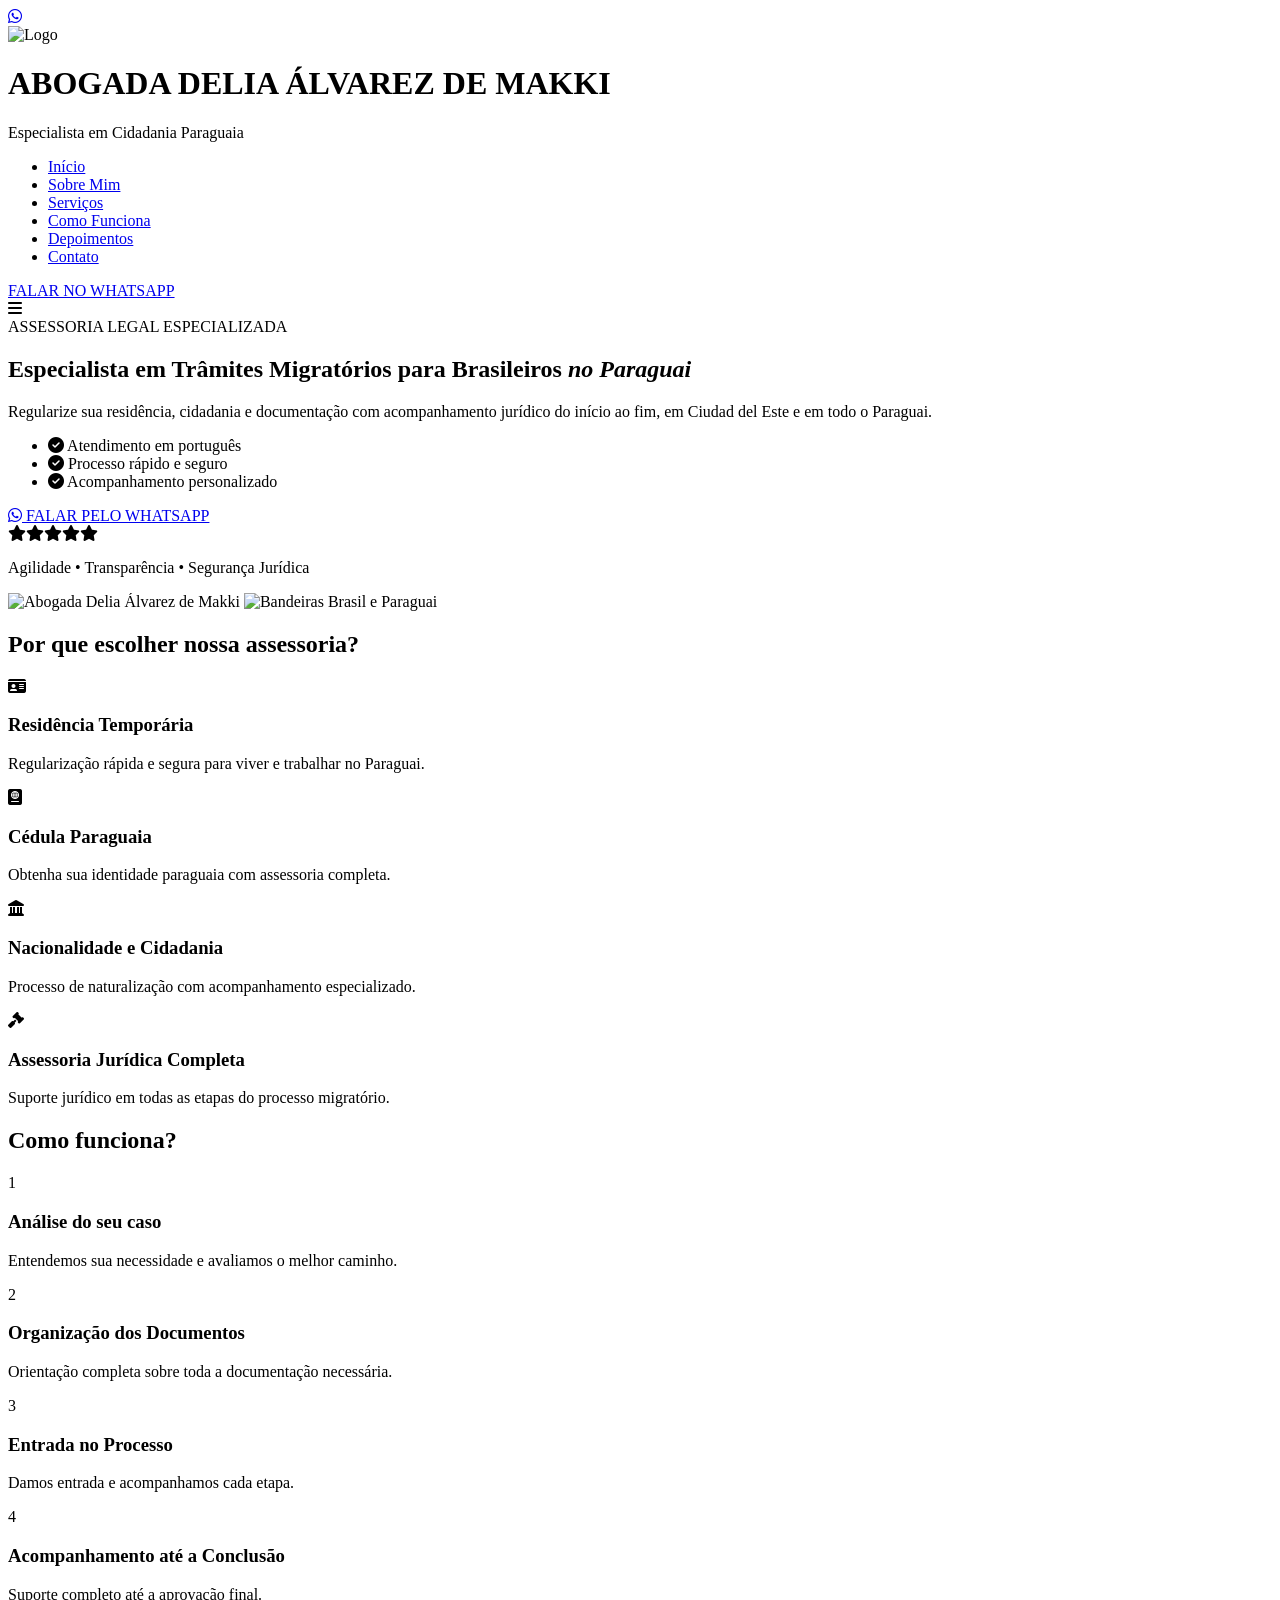
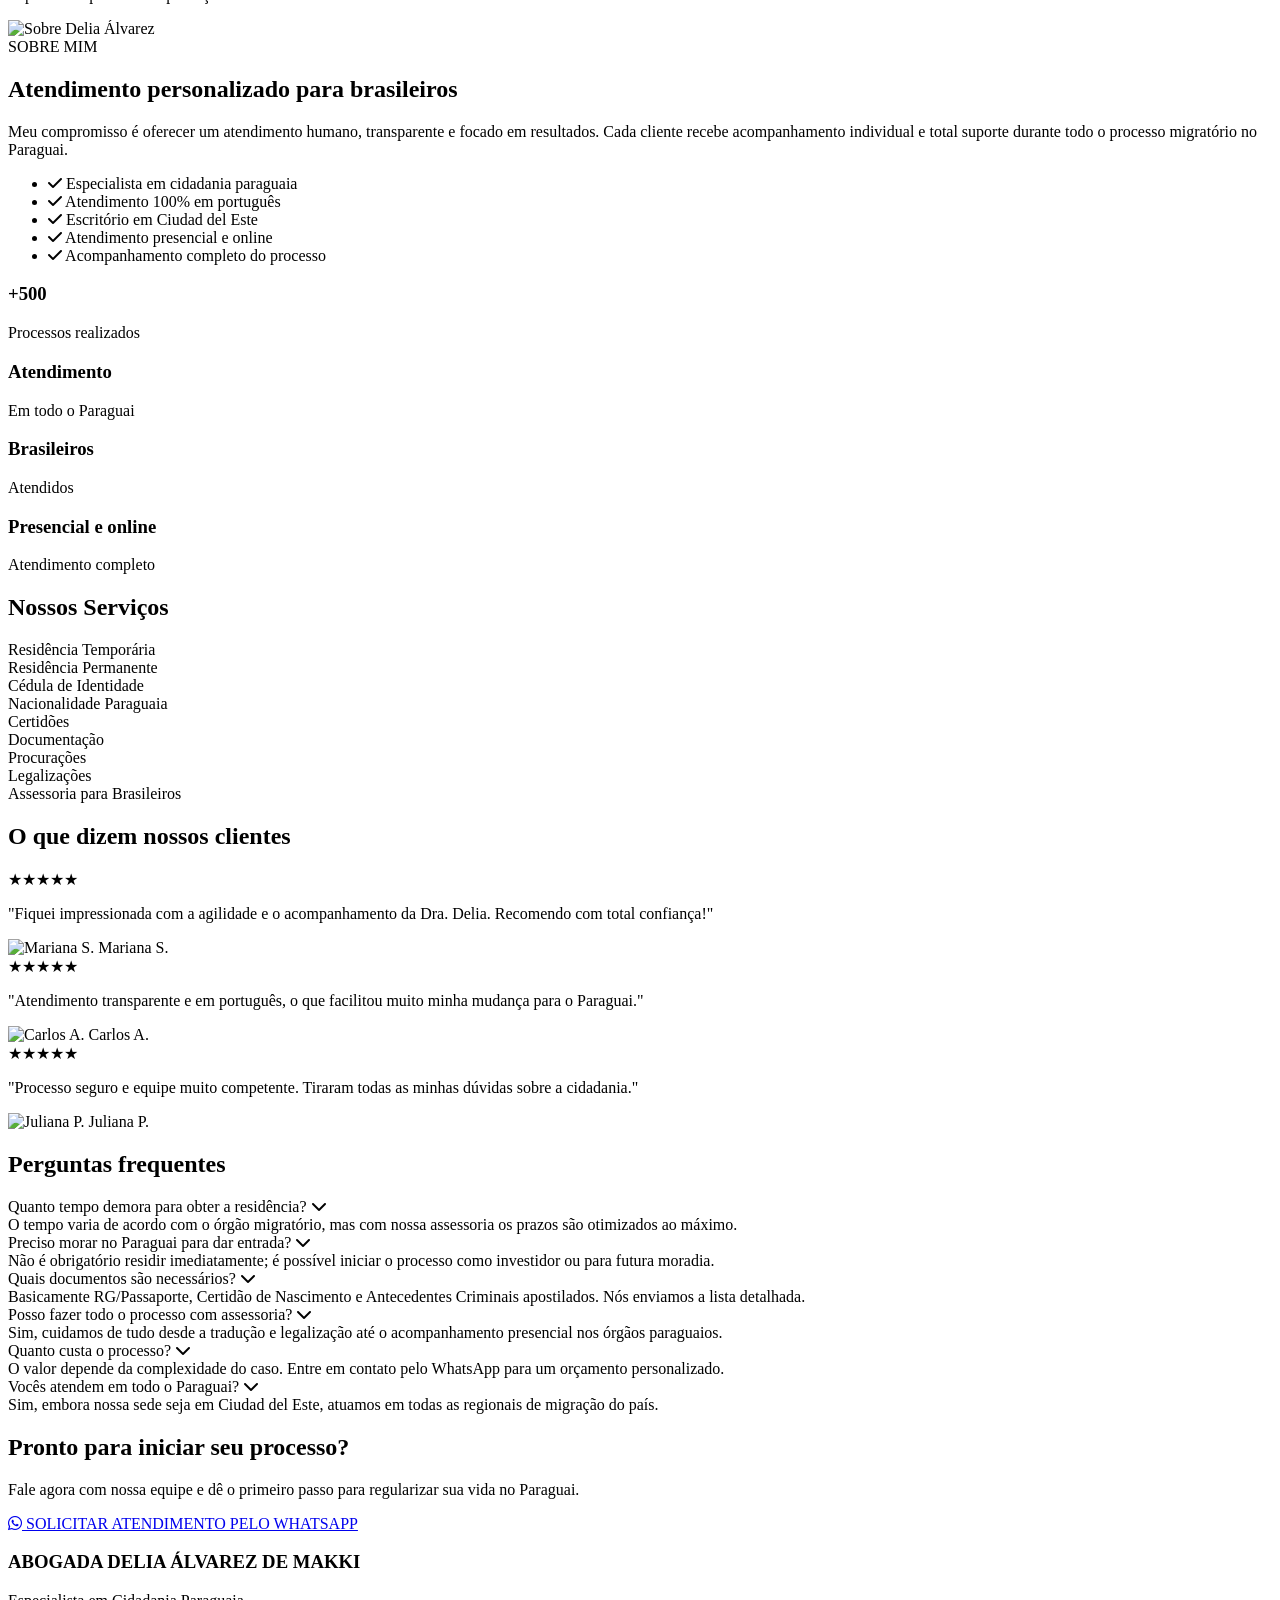
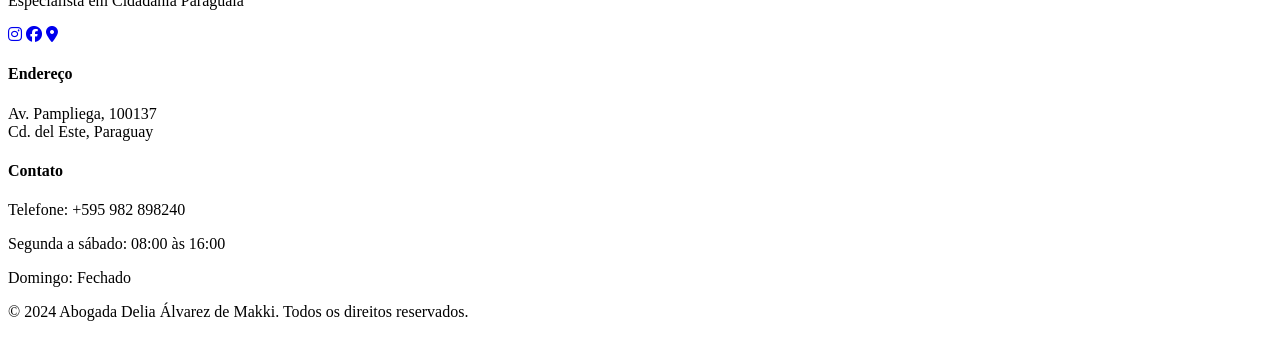
==== index.html @ 34e000d8 "Add files via upload" ====
<!DOCTYPE html>
<html lang="pt-br">
<head>
    <meta charset="UTF-8">
    <meta name="viewport" content="width=device-width, initial-scale=1.0">
    <title>Abogada Delia Álvarez de Makki | Especialista em Cidadania Paraguaia</title>
    <meta name="description" content="Especialista em residência, cédula, cidadania e trâmites migratórios para brasileiros no Paraguai. Atendimento em Ciudad del Este e todo o Paraguai.">
    
    <!-- Google Fonts -->
    <link rel="preconnect" href="https://fonts.googleapis.com">
    <link rel="preconnect" href="https://fonts.gstatic.com" crossorigin>
    <link href="https://fonts.googleapis.com/css2?family=Montserrat:wght@300;400;600;700&family=Playfair+Display:ital,wght@0,700;1,700&display=swap" rel="stylesheet">
    
    <!-- Font Awesome (Ícones) -->
    <link rel="stylesheet" href="https://cdnjs.cloudflare.com/ajax/libs/font-awesome/6.4.0/css/all.min.css">
    
    <link rel="stylesheet" href="style.css">
</head>
<body>

    <!-- Botão WhatsApp Flutuante -->
    <a href="https://wa.me/595982898240" class="whatsapp-float" target="_blank">
        <i class="fab fa-whatsapp"></i>
    </a>

    <!-- Header -->
    <header class="header">
        <div class="container header-content">
            <div class="logo">
                <img src="imagens/logo.png" alt="Logo">
                <div class="logo-text">
                    <h1>ABOGADA DELIA ÁLVAREZ DE MAKKI</h1>
                    <span>Especialista em Cidadania Paraguaia</span>
                </div>
            </div>
            
            <nav class="nav">
                <ul>
                    <li><a href="#inicio">Início</a></li>
                    <li><a href="#sobre">Sobre Mim</a></li>
                    <li><a href="#servicos">Serviços</a></li>
                    <li><a href="#como-funciona">Como Funciona</a></li>
                    <li><a href="#depoimentos">Depoimentos</a></li>
                    <li><a href="#contato">Contato</a></li>
                </ul>
            </nav>

            <a href="https://wa.me/595982898240" class="btn-top-whatsapp" target="_blank">
                FALAR NO WHATSAPP
            </a>

            <div class="menu-mobile-icon">
                <i class="fas fa-bars"></i>
            </div>
        </div>
    </header>

    <!-- Hero Section -->
    <section id="inicio" class="hero">
        <div class="container hero-flex">
            <div class="hero-text">
                <span class="top-tag">ASSESSORIA LEGAL ESPECIALIZADA</span>
                <h2>Especialista em Trâmites Migratórios para Brasileiros <em>no Paraguai</em></h2>
                <p>Regularize sua residência, cidadania e documentação com acompanhamento jurídico do início ao fim, em Ciudad del Este e em todo o Paraguai.</p>
                
                <ul class="hero-list">
                    <li><i class="fas fa-check-circle"></i> Atendimento em português</li>
                    <li><i class="fas fa-check-circle"></i> Processo rápido e seguro</li>
                    <li><i class="fas fa-check-circle"></i> Acompanhamento personalizado</li>
                </ul>

                <a href="https://wa.me/595982898240" class="btn-hero-whatsapp" target="_blank">
                    <i class="fab fa-whatsapp"></i> FALAR PELO WHATSAPP
                </a>

                <div class="hero-trust">
                    <div class="stars">
                        <i class="fas fa-star"></i><i class="fas fa-star"></i><i class="fas fa-star"></i><i class="fas fa-star"></i><i class="fas fa-star"></i>
                    </div>
                    <p>Agilidade • Transparência • Segurança Jurídica</p>
                </div>
            </div>
            <div class="hero-image">
                <img src="imagens/hero.jpg" alt="Abogada Delia Álvarez de Makki" class="main-img">
                <img src="imagens/bandeiras.png" alt="Bandeiras Brasil e Paraguai" class="flags-img">
            </div>
        </div>
    </section>

    <!-- Por que escolher -->
    <section class="benefits">
        <div class="container">
            <h2 class="section-title">Por que escolher nossa assessoria?</h2>
            <div class="benefits-grid">
                <div class="benefit-card">
                    <i class="fas fa-id-card"></i>
                    <h3>Residência Temporária</h3>
                    <p>Regularização rápida e segura para viver e trabalhar no Paraguai.</p>
                </div>
                <div class="benefit-card">
                    <i class="fas fa-passport"></i>
                    <h3>Cédula Paraguaia</h3>
                    <p>Obtenha sua identidade paraguaia com assessoria completa.</p>
                </div>
                <div class="benefit-card">
                    <i class="fas fa-landmark"></i>
                    <h3>Nacionalidade e Cidadania</h3>
                    <p>Processo de naturalização com acompanhamento especializado.</p>
                </div>
                <div class="benefit-card">
                    <i class="fas fa-gavel"></i>
                    <h3>Assessoria Jurídica Completa</h3>
                    <p>Suporte jurídico em todas as etapas do processo migratório.</p>
                </div>
            </div>
        </div>
    </section>

    <!-- Como Funciona -->
    <section id="como-funciona" class="how-it-works">
        <div class="container">
            <h2 class="section-title">Como funciona?</h2>
            <div class="steps-grid">
                <div class="step">
                    <div class="step-number">1</div>
                    <h3>Análise do seu caso</h3>
                    <p>Entendemos sua necessidade e avaliamos o melhor caminho.</p>
                </div>
                <div class="step">
                    <div class="step-number">2</div>
                    <h3>Organização dos Documentos</h3>
                    <p>Orientação completa sobre toda a documentação necessária.</p>
                </div>
                <div class="step">
                    <div class="step-number">3</div>
                    <h3>Entrada no Processo</h3>
                    <p>Damos entrada e acompanhamos cada etapa.</p>
                </div>
                <div class="step">
                    <div class="step-number">4</div>
                    <h3>Acompanhamento até a Conclusão</h3>
                    <p>Suporte completo até a aprovação final.</p>
                </div>
            </div>
        </div>
    </section>

    <!-- Sobre Mim -->
    <section id="sobre" class="about">
        <div class="container about-flex">
            <div class="about-image">
                <div class="img-frame">
                    <img src="imagens/sobre.jpg" alt="Sobre Delia Álvarez">
                </div>
            </div>
            <div class="about-text">
                <span class="section-subtitle">SOBRE MIM</span>
                <h2>Atendimento personalizado para brasileiros</h2>
                <p>Meu compromisso é oferecer um atendimento humano, transparente e focado em resultados. Cada cliente recebe acompanhamento individual e total suporte durante todo o processo migratório no Paraguai.</p>
                
                <ul class="about-list">
                    <li><i class="fas fa-check"></i> Especialista em cidadania paraguaia</li>
                    <li><i class="fas fa-check"></i> Atendimento 100% em português</li>
                    <li><i class="fas fa-check"></i> Escritório em Ciudad del Este</li>
                    <li><i class="fas fa-check"></i> Atendimento presencial e online</li>
                    <li><i class="fas fa-check"></i> Acompanhamento completo do processo</li>
                </ul>
            </div>
        </div>
    </section>

    <!-- Métricas -->
    <section class="stats">
        <div class="container stats-grid">
            <div class="stat-item">
                <h3>+500</h3>
                <p>Processos realizados</p>
            </div>
            <div class="stat-item">
                <h3>Atendimento</h3>
                <p>Em todo o Paraguai</p>
            </div>
            <div class="stat-item">
                <h3>Brasileiros</h3>
                <p>Atendidos</p>
            </div>
            <div class="stat-item">
                <h3>Presencial e online</h3>
                <p>Atendimento completo</p>
            </div>
        </div>
    </section>

    <!-- Serviços -->
    <section id="servicos" class="services">
        <div class="container">
            <h2 class="section-title">Nossos Serviços</h2>
            <div class="services-grid">
                <div class="service-item"><span>Residência Temporária</span></div>
                <div class="service-item"><span>Residência Permanente</span></div>
                <div class="service-item"><span>Cédula de Identidade</span></div>
                <div class="service-item"><span>Nacionalidade Paraguaia</span></div>
                <div class="service-item"><span>Certidões</span></div>
                <div class="service-item"><span>Documentação</span></div>
                <div class="service-item"><span>Procurações</span></div>
                <div class="service-item"><span>Legalizações</span></div>
                <div class="service-item"><span>Assessoria para Brasileiros</span></div>
            </div>
        </div>
    </section>

    <!-- Depoimentos -->
    <section id="depoimentos" class="testimonials">
        <div class="container">
            <h2 class="section-title">O que dizem nossos clientes</h2>
            <div class="testimonials-grid">
                <div class="testimonial-card">
                    <div class="stars">★★★★★</div>
                    <p>"Fiquei impressionada com a agilidade e o acompanhamento da Dra. Delia. Recomendo com total confiança!"</p>
                    <div class="client-info">
                        <img src="imagens/cliente1.jpg" alt="Mariana S.">
                        <span>Mariana S.</span>
                    </div>
                </div>
                <div class="testimonial-card">
                    <div class="stars">★★★★★</div>
                    <p>"Atendimento transparente e em português, o que facilitou muito minha mudança para o Paraguai."</p>
                    <div class="client-info">
                        <img src="imagens/cliente2.jpg" alt="Carlos A.">
                        <span>Carlos A.</span>
                    </div>
                </div>
                <div class="testimonial-card">
                    <div class="stars">★★★★★</div>
                    <p>"Processo seguro e equipe muito competente. Tiraram todas as minhas dúvidas sobre a cidadania."</p>
                    <div class="client-info">
                        <img src="imagens/cliente3.jpg" alt="Juliana P.">
                        <span>Juliana P.</span>
                    </div>
                </div>
            </div>
        </div>
    </section>

    <!-- FAQ -->
    <section class="faq">
        <div class="container">
            <h2 class="section-title">Perguntas frequentes</h2>
            <div class="accordion">
                <div class="accordion-item">
                    <div class="accordion-header">Quanto tempo demora para obter a residência? <i class="fas fa-chevron-down"></i></div>
                    <div class="accordion-body">O tempo varia de acordo com o órgão migratório, mas com nossa assessoria os prazos são otimizados ao máximo.</div>
                </div>
                <div class="accordion-item">
                    <div class="accordion-header">Preciso morar no Paraguai para dar entrada? <i class="fas fa-chevron-down"></i></div>
                    <div class="accordion-body">Não é obrigatório residir imediatamente; é possível iniciar o processo como investidor ou para futura moradia.</div>
                </div>
                <div class="accordion-item">
                    <div class="accordion-header">Quais documentos são necessários? <i class="fas fa-chevron-down"></i></div>
                    <div class="accordion-body">Basicamente RG/Passaporte, Certidão de Nascimento e Antecedentes Criminais apostilados. Nós enviamos a lista detalhada.</div>
                </div>
                <div class="accordion-item">
                    <div class="accordion-header">Posso fazer todo o processo com assessoria? <i class="fas fa-chevron-down"></i></div>
                    <div class="accordion-body">Sim, cuidamos de tudo desde a tradução e legalização até o acompanhamento presencial nos órgãos paraguaios.</div>
                </div>
                <div class="accordion-item">
                    <div class="accordion-header">Quanto custa o processo? <i class="fas fa-chevron-down"></i></div>
                    <div class="accordion-body">O valor depende da complexidade do caso. Entre em contato pelo WhatsApp para um orçamento personalizado.</div>
                </div>
                <div class="accordion-item">
                    <div class="accordion-header">Vocês atendem em todo o Paraguai? <i class="fas fa-chevron-down"></i></div>
                    <div class="accordion-body">Sim, embora nossa sede seja em Ciudad del Este, atuamos em todas as regionais de migração do país.</div>
                </div>
            </div>
        </div>
    </section>

    <!-- CTA Final -->
    <section class="cta-final">
        <div class="container">
            <h2>Pronto para iniciar seu processo?</h2>
            <p>Fale agora com nossa equipe e dê o primeiro passo para regularizar sua vida no Paraguai.</p>
            <a href="https://wa.me/595982898240" class="btn-cta-whatsapp" target="_blank">
                <i class="fab fa-whatsapp"></i> SOLICITAR ATENDIMENTO PELO WHATSAPP
            </a>
        </div>
    </section>

    <!-- Rodapé -->
    <footer id="contato" class="footer">
        <div class="container footer-grid">
            <div class="footer-col">
                <h3>ABOGADA DELIA ÁLVAREZ DE MAKKI</h3>
                <p>Especialista em Cidadania Paraguaia</p>
                <div class="social-links">
                    <a href="https://www.instagram.com/deliaalvarez_demakki" target="_blank"><i class="fab fa-instagram"></i></a>
                    <a href="https://www.facebook.com/share/1ZxPnS2xpx/?mibextid=wwXIfr" target="_blank"><i class="fab fa-facebook"></i></a>
                    <a href="https://maps.app.goo.gl/GdxfLaukJCh7RwEH7" target="_blank"><i class="fas fa-map-marker-alt"></i></a>
                </div>
            </div>
            <div class="footer-col">
                <h4>Endereço</h4>
                <p>Av. Pampliega, 100137<br>Cd. del Este, Paraguay</p>
            </div>
            <div class="footer-col">
                <h4>Contato</h4>
                <p>Telefone: +595 982 898240</p>
                <p>Segunda a sábado: 08:00 às 16:00</p>
                <p>Domingo: Fechado</p>
            </div>
        </div>
        <div class="footer-bottom">
            <div class="container">
                <p>&copy; 2024 Abogada Delia Álvarez de Makki. Todos os direitos reservados.</p>
            </div>
        </div>
    </footer>

    <script src="script.js"></script>
</body>
</html>
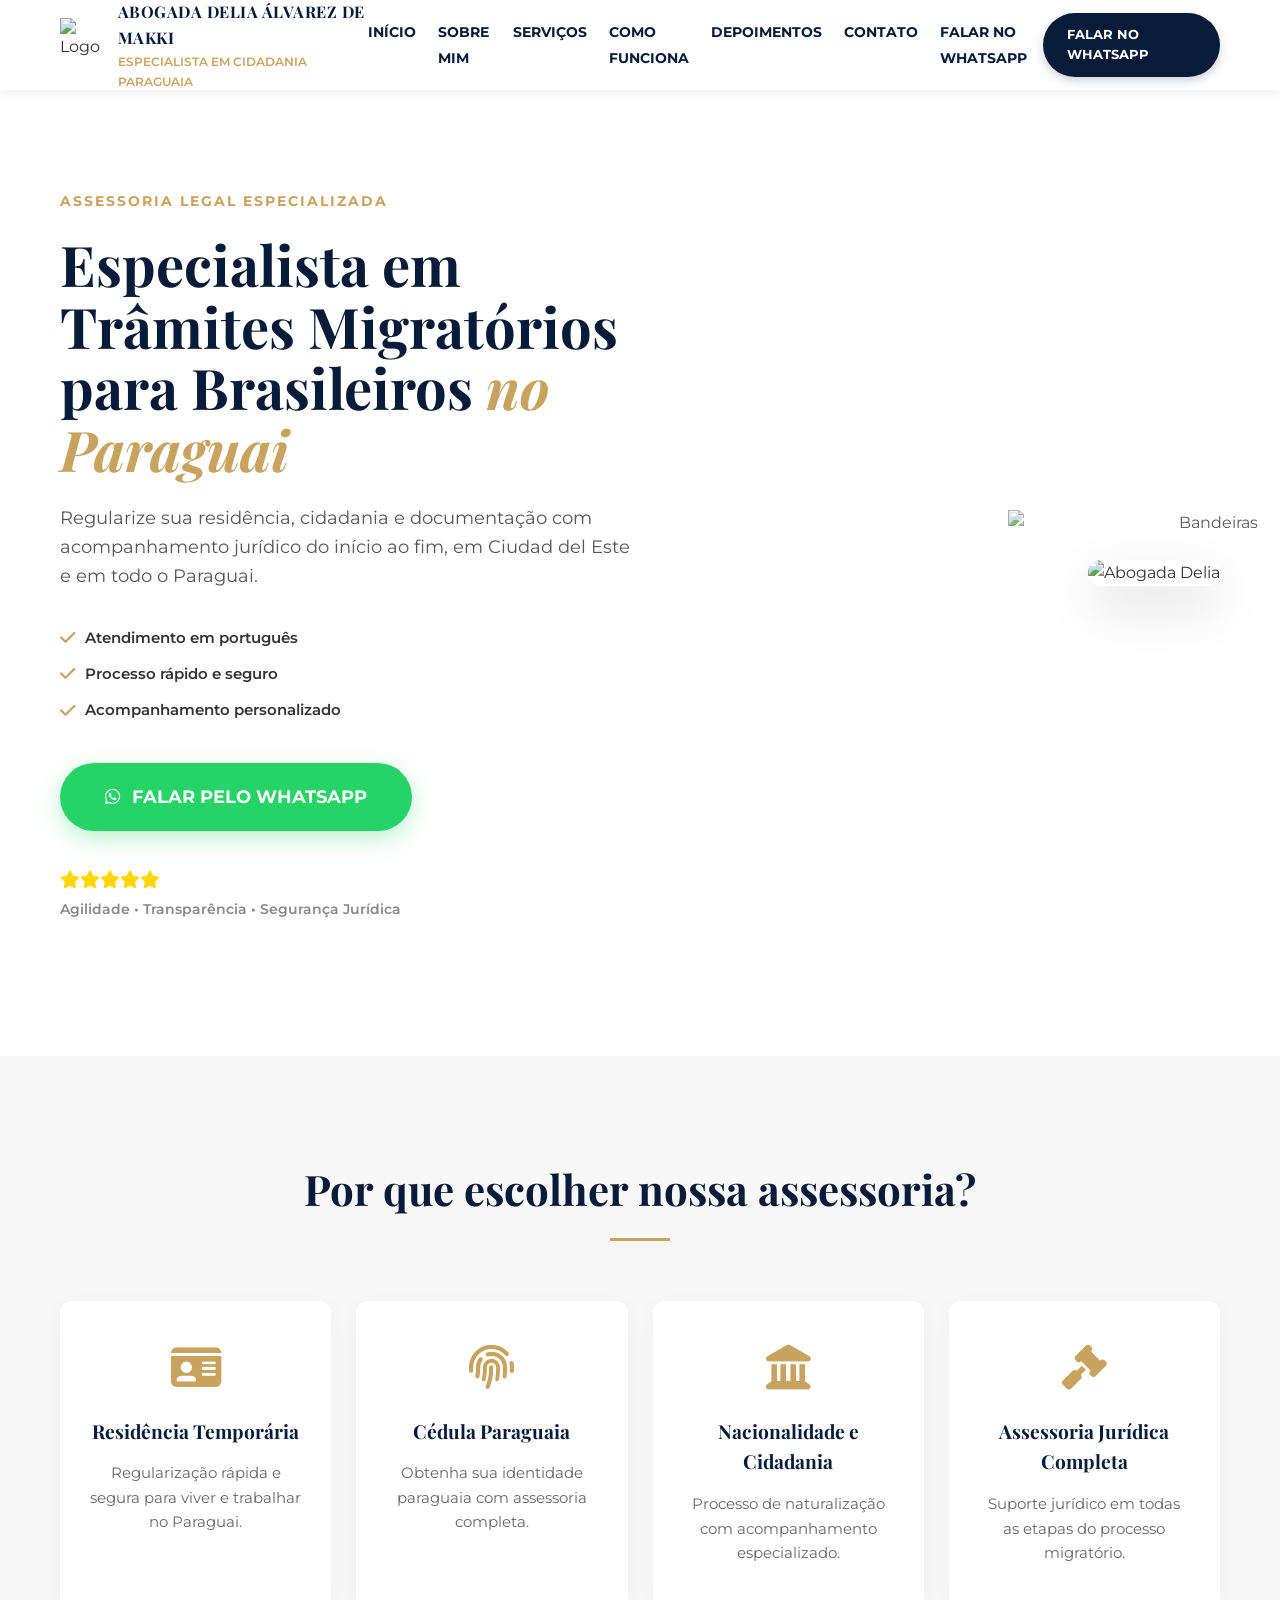
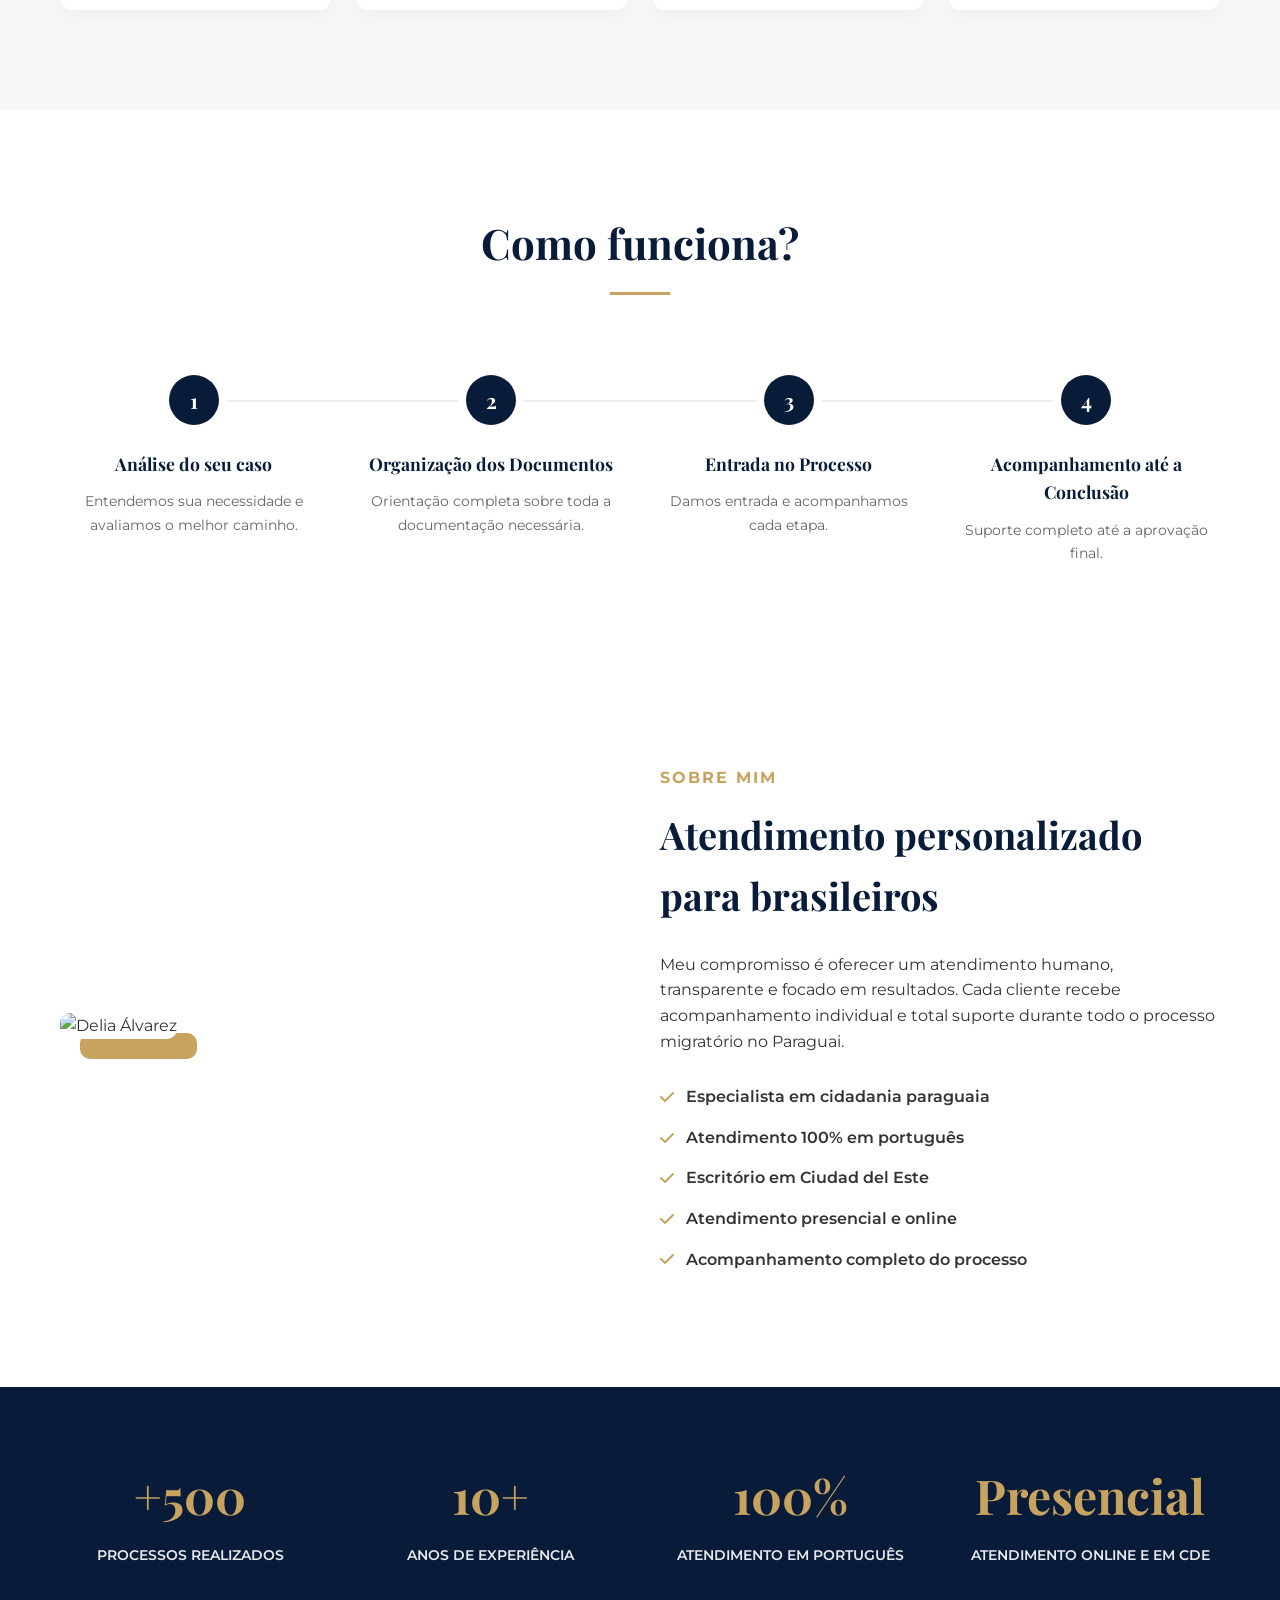
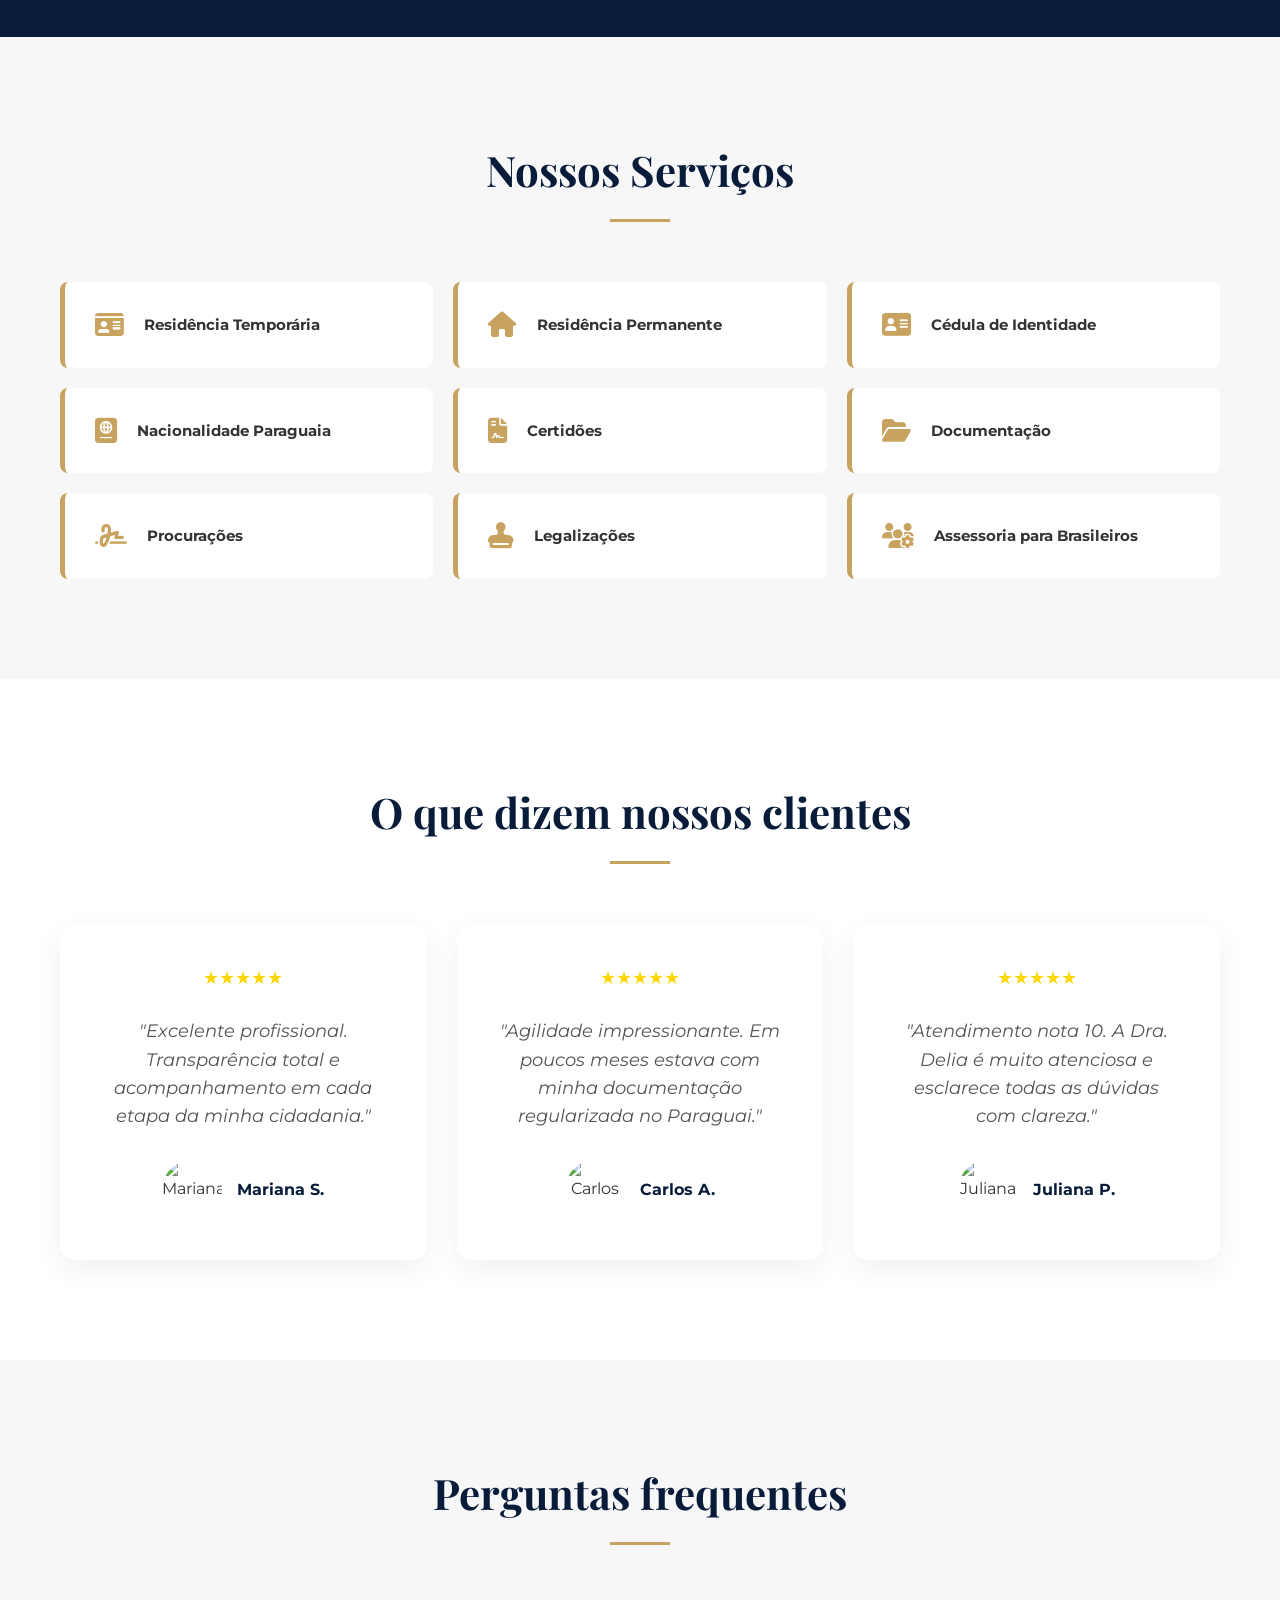
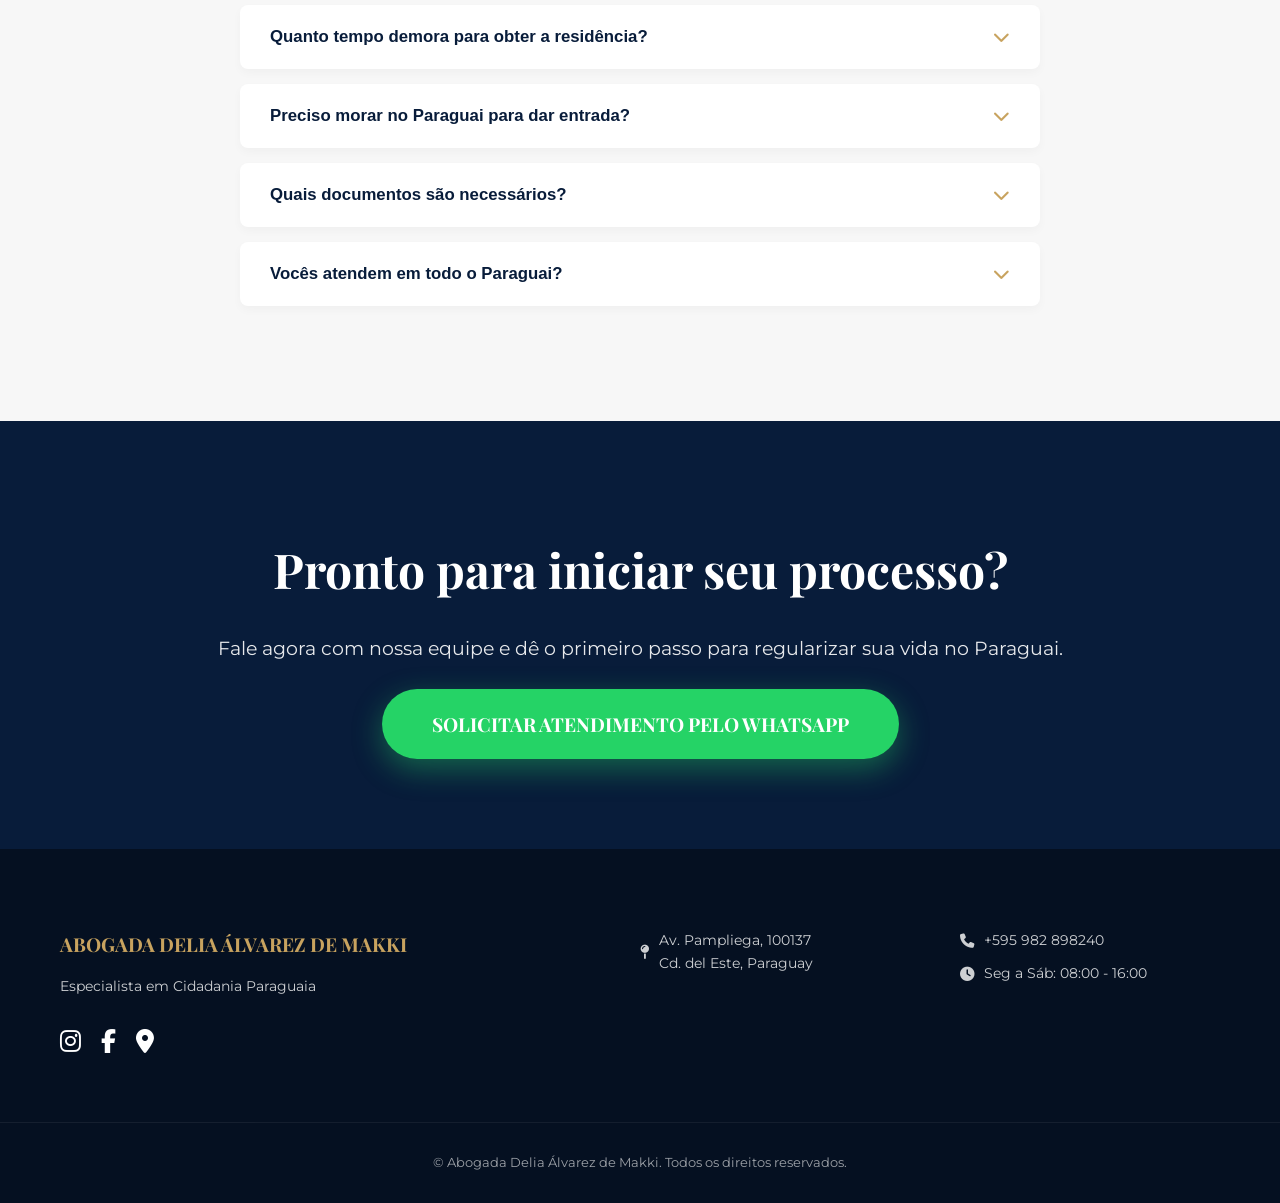
==== commit 5f553f8f: "Add files via upload" ====
--- a/index.html
+++ b/index.html
@@ -11,17 +11,11 @@
     <link rel="preconnect" href="https://fonts.gstatic.com" crossorigin>
     <link href="https://fonts.googleapis.com/css2?family=Montserrat:wght@300;400;600;700&family=Playfair+Display:ital,wght@0,700;1,700&display=swap" rel="stylesheet">
     
-    <!-- Font Awesome (Ícones) -->
+    <!-- Font Awesome -->
     <link rel="stylesheet" href="https://cdnjs.cloudflare.com/ajax/libs/font-awesome/6.4.0/css/all.min.css">
-    
     <link rel="stylesheet" href="style.css">
 </head>
 <body>
-
-    <!-- Botão WhatsApp Flutuante -->
-    <a href="https://wa.me/595982898240" class="whatsapp-float" target="_blank">
-        <i class="fab fa-whatsapp"></i>
-    </a>
 
     <!-- Header -->
     <header class="header">
@@ -34,7 +28,7 @@
                 </div>
             </div>
             
-            <nav class="nav">
+            <nav class="nav" id="nav-menu">
                 <ul>
                     <li><a href="#inicio">Início</a></li>
                     <li><a href="#sobre">Sobre Mim</a></li>
@@ -42,16 +36,19 @@
                     <li><a href="#como-funciona">Como Funciona</a></li>
                     <li><a href="#depoimentos">Depoimentos</a></li>
                     <li><a href="#contato">Contato</a></li>
+                    <li class="mobile-only"><a href="https://wa.me/595982898240" target="_blank" rel="noopener noreferrer" class="btn-nav-wa">FALAR NO WHATSAPP</a></li>
                 </ul>
             </nav>
 
-            <a href="https://wa.me/595982898240" class="btn-top-whatsapp" target="_blank">
+            <a href="https://wa.me/595982898240" class="btn-top-whatsapp desktop-only" target="_blank" rel="noopener noreferrer">
                 FALAR NO WHATSAPP
             </a>
 
-            <div class="menu-mobile-icon">
-                <i class="fas fa-bars"></i>
-            </div>
+            <button class="hamburger" id="hamburger" aria-label="Menu">
+                <span></span>
+                <span></span>
+                <span></span>
+            </button>
         </div>
     </header>
 
@@ -64,12 +61,12 @@
                 <p>Regularize sua residência, cidadania e documentação com acompanhamento jurídico do início ao fim, em Ciudad del Este e em todo o Paraguai.</p>
                 
                 <ul class="hero-list">
-                    <li><i class="fas fa-check-circle"></i> Atendimento em português</li>
-                    <li><i class="fas fa-check-circle"></i> Processo rápido e seguro</li>
-                    <li><i class="fas fa-check-circle"></i> Acompanhamento personalizado</li>
+                    <li><i class="fas fa-check"></i> Atendimento em português</li>
+                    <li><i class="fas fa-check"></i> Processo rápido e seguro</li>
+                    <li><i class="fas fa-check"></i> Acompanhamento personalizado</li>
                 </ul>
 
-                <a href="https://wa.me/595982898240" class="btn-hero-whatsapp" target="_blank">
+                <a href="https://wa.me/595982898240" class="btn-main-wa" target="_blank" rel="noopener noreferrer">
                     <i class="fab fa-whatsapp"></i> FALAR PELO WHATSAPP
                 </a>
 
@@ -81,13 +78,15 @@
                 </div>
             </div>
             <div class="hero-image">
-                <img src="imagens/hero.jpg" alt="Abogada Delia Álvarez de Makki" class="main-img">
-                <img src="imagens/bandeiras.png" alt="Bandeiras Brasil e Paraguai" class="flags-img">
-            </div>
-        </div>
-    </section>
-
-    <!-- Por que escolher -->
+                <div class="image-wrapper">
+                    <img src="imagens/bandeiras.png" alt="Bandeiras" class="flags-bg">
+                    <img src="imagens/hero.jpg" alt="Abogada Delia" class="hero-profile">
+                </div>
+            </div>
+        </div>
+    </section>
+
+    <!-- Benefícios -->
     <section class="benefits">
         <div class="container">
             <h2 class="section-title">Por que escolher nossa assessoria?</h2>
@@ -98,7 +97,7 @@
                     <p>Regularização rápida e segura para viver e trabalhar no Paraguai.</p>
                 </div>
                 <div class="benefit-card">
-                    <i class="fas fa-passport"></i>
+                    <i class="fas fa-fingerprint"></i>
                     <h3>Cédula Paraguaia</h3>
                     <p>Obtenha sua identidade paraguaia com assessoria completa.</p>
                 </div>
@@ -120,24 +119,25 @@
     <section id="como-funciona" class="how-it-works">
         <div class="container">
             <h2 class="section-title">Como funciona?</h2>
-            <div class="steps-grid">
-                <div class="step">
-                    <div class="step-number">1</div>
+            <div class="timeline">
+                <div class="timeline-line"></div>
+                <div class="timeline-item">
+                    <div class="step-num">1</div>
                     <h3>Análise do seu caso</h3>
                     <p>Entendemos sua necessidade e avaliamos o melhor caminho.</p>
                 </div>
-                <div class="step">
-                    <div class="step-number">2</div>
+                <div class="timeline-item">
+                    <div class="step-num">2</div>
                     <h3>Organização dos Documentos</h3>
                     <p>Orientação completa sobre toda a documentação necessária.</p>
                 </div>
-                <div class="step">
-                    <div class="step-number">3</div>
+                <div class="timeline-item">
+                    <div class="step-num">3</div>
                     <h3>Entrada no Processo</h3>
                     <p>Damos entrada e acompanhamos cada etapa.</p>
                 </div>
-                <div class="step">
-                    <div class="step-number">4</div>
+                <div class="timeline-item">
+                    <div class="step-num">4</div>
                     <h3>Acompanhamento até a Conclusão</h3>
                     <p>Suporte completo até a aprovação final.</p>
                 </div>
@@ -149,16 +149,15 @@
     <section id="sobre" class="about">
         <div class="container about-flex">
             <div class="about-image">
-                <div class="img-frame">
-                    <img src="imagens/sobre.jpg" alt="Sobre Delia Álvarez">
+                <div class="gold-frame">
+                    <img src="imagens/sobre.jpg" alt="Delia Álvarez">
                 </div>
             </div>
             <div class="about-text">
-                <span class="section-subtitle">SOBRE MIM</span>
+                <span class="sub-tag">SOBRE MIM</span>
                 <h2>Atendimento personalizado para brasileiros</h2>
                 <p>Meu compromisso é oferecer um atendimento humano, transparente e focado em resultados. Cada cliente recebe acompanhamento individual e total suporte durante todo o processo migratório no Paraguai.</p>
-                
-                <ul class="about-list">
+                <ul class="check-list">
                     <li><i class="fas fa-check"></i> Especialista em cidadania paraguaia</li>
                     <li><i class="fas fa-check"></i> Atendimento 100% em português</li>
                     <li><i class="fas fa-check"></i> Escritório em Ciudad del Este</li>
@@ -170,23 +169,23 @@
     </section>
 
     <!-- Métricas -->
-    <section class="stats">
-        <div class="container stats-grid">
-            <div class="stat-item">
-                <h3>+500</h3>
+    <section class="metrics">
+        <div class="container metrics-grid">
+            <div class="metric-box">
+                <strong>+500</strong>
                 <p>Processos realizados</p>
             </div>
-            <div class="stat-item">
-                <h3>Atendimento</h3>
-                <p>Em todo o Paraguai</p>
-            </div>
-            <div class="stat-item">
-                <h3>Brasileiros</h3>
-                <p>Atendidos</p>
-            </div>
-            <div class="stat-item">
-                <h3>Presencial e online</h3>
-                <p>Atendimento completo</p>
+            <div class="metric-box">
+                <strong>10+</strong>
+                <p>Anos de experiência</p>
+            </div>
+            <div class="metric-box">
+                <strong>100%</strong>
+                <p>Atendimento em português</p>
+            </div>
+            <div class="metric-box">
+                <strong>Presencial</strong>
+                <p>Atendimento online e em CdE</p>
             </div>
         </div>
     </section>
@@ -196,15 +195,15 @@
         <div class="container">
             <h2 class="section-title">Nossos Serviços</h2>
             <div class="services-grid">
-                <div class="service-item"><span>Residência Temporária</span></div>
-                <div class="service-item"><span>Residência Permanente</span></div>
-                <div class="service-item"><span>Cédula de Identidade</span></div>
-                <div class="service-item"><span>Nacionalidade Paraguaia</span></div>
-                <div class="service-item"><span>Certidões</span></div>
-                <div class="service-item"><span>Documentação</span></div>
-                <div class="service-item"><span>Procurações</span></div>
-                <div class="service-item"><span>Legalizações</span></div>
-                <div class="service-item"><span>Assessoria para Brasileiros</span></div>
+                <div class="service-card"><i class="fas fa-id-card"></i><span>Residência Temporária</span></div>
+                <div class="service-card"><i class="fas fa-home"></i><span>Residência Permanente</span></div>
+                <div class="service-card"><i class="fas fa-address-card"></i><span>Cédula de Identidade</span></div>
+                <div class="service-card"><i class="fas fa-passport"></i><span>Nacionalidade Paraguaia</span></div>
+                <div class="service-card"><i class="fas fa-file-contract"></i><span>Certidões</span></div>
+                <div class="service-card"><i class="fas fa-folder-open"></i><span>Documentação</span></div>
+                <div class="service-card"><i class="fas fa-signature"></i><span>Procurações</span></div>
+                <div class="service-card"><i class="fas fa-stamp"></i><span>Legalizações</span></div>
+                <div class="service-card"><i class="fas fa-users-cog"></i><span>Assessoria para Brasileiros</span></div>
             </div>
         </div>
     </section>
@@ -213,28 +212,28 @@
     <section id="depoimentos" class="testimonials">
         <div class="container">
             <h2 class="section-title">O que dizem nossos clientes</h2>
-            <div class="testimonials-grid">
-                <div class="testimonial-card">
+            <div class="testi-grid">
+                <div class="testi-card">
                     <div class="stars">★★★★★</div>
-                    <p>"Fiquei impressionada com a agilidade e o acompanhamento da Dra. Delia. Recomendo com total confiança!"</p>
-                    <div class="client-info">
-                        <img src="imagens/cliente1.jpg" alt="Mariana S.">
+                    <p>"Excelente profissional. Transparência total e acompanhamento em cada etapa da minha cidadania."</p>
+                    <div class="client">
+                        <img src="imagens/cliente1.jpg" alt="Mariana">
                         <span>Mariana S.</span>
                     </div>
                 </div>
-                <div class="testimonial-card">
+                <div class="testi-card">
                     <div class="stars">★★★★★</div>
-                    <p>"Atendimento transparente e em português, o que facilitou muito minha mudança para o Paraguai."</p>
-                    <div class="client-info">
-                        <img src="imagens/cliente2.jpg" alt="Carlos A.">
+                    <p>"Agilidade impressionante. Em poucos meses estava com minha documentação regularizada no Paraguai."</p>
+                    <div class="client">
+                        <img src="imagens/cliente2.jpg" alt="Carlos">
                         <span>Carlos A.</span>
                     </div>
                 </div>
-                <div class="testimonial-card">
+                <div class="testi-card">
                     <div class="stars">★★★★★</div>
-                    <p>"Processo seguro e equipe muito competente. Tiraram todas as minhas dúvidas sobre a cidadania."</p>
-                    <div class="client-info">
-                        <img src="imagens/cliente3.jpg" alt="Juliana P.">
+                    <p>"Atendimento nota 10. A Dra. Delia é muito atenciosa e esclarece todas as dúvidas com clareza."</p>
+                    <div class="client">
+                        <img src="imagens/cliente3.jpg" alt="Juliana">
                         <span>Juliana P.</span>
                     </div>
                 </div>
@@ -246,73 +245,60 @@
     <section class="faq">
         <div class="container">
             <h2 class="section-title">Perguntas frequentes</h2>
-            <div class="accordion">
-                <div class="accordion-item">
-                    <div class="accordion-header">Quanto tempo demora para obter a residência? <i class="fas fa-chevron-down"></i></div>
-                    <div class="accordion-body">O tempo varia de acordo com o órgão migratório, mas com nossa assessoria os prazos são otimizados ao máximo.</div>
-                </div>
-                <div class="accordion-item">
-                    <div class="accordion-header">Preciso morar no Paraguai para dar entrada? <i class="fas fa-chevron-down"></i></div>
-                    <div class="accordion-body">Não é obrigatório residir imediatamente; é possível iniciar o processo como investidor ou para futura moradia.</div>
-                </div>
-                <div class="accordion-item">
-                    <div class="accordion-header">Quais documentos são necessários? <i class="fas fa-chevron-down"></i></div>
-                    <div class="accordion-body">Basicamente RG/Passaporte, Certidão de Nascimento e Antecedentes Criminais apostilados. Nós enviamos a lista detalhada.</div>
-                </div>
-                <div class="accordion-item">
-                    <div class="accordion-header">Posso fazer todo o processo com assessoria? <i class="fas fa-chevron-down"></i></div>
-                    <div class="accordion-body">Sim, cuidamos de tudo desde a tradução e legalização até o acompanhamento presencial nos órgãos paraguaios.</div>
-                </div>
-                <div class="accordion-item">
-                    <div class="accordion-header">Quanto custa o processo? <i class="fas fa-chevron-down"></i></div>
-                    <div class="accordion-body">O valor depende da complexidade do caso. Entre em contato pelo WhatsApp para um orçamento personalizado.</div>
-                </div>
-                <div class="accordion-item">
-                    <div class="accordion-header">Vocês atendem em todo o Paraguai? <i class="fas fa-chevron-down"></i></div>
-                    <div class="accordion-body">Sim, embora nossa sede seja em Ciudad del Este, atuamos em todas as regionais de migração do país.</div>
-                </div>
-            </div>
-        </div>
-    </section>
-
-    <!-- CTA Final -->
-    <section class="cta-final">
+            <div class="faq-accordion">
+                <div class="faq-item">
+                    <button class="faq-header">Quanto tempo demora para obter a residência? <i class="fas fa-chevron-down"></i></button>
+                    <div class="faq-content"><p>O prazo médio depende da demanda migratória, mas com nossa assessoria os processos são protocolados e acompanhados diariamente para máxima agilidade.</p></div>
+                </div>
+                <div class="faq-item">
+                    <button class="faq-header">Preciso morar no Paraguai para dar entrada? <i class="fas fa-chevron-down"></i></button>
+                    <div class="faq-content"><p>Não é necessário residir imediatamente. Você pode dar entrada no processo e retornar ao Brasil enquanto aguarda a aprovação.</p></div>
+                </div>
+                <div class="faq-item">
+                    <button class="faq-header">Quais documentos são necessários? <i class="fas fa-chevron-down"></i></button>
+                    <div class="faq-content"><p>Geralmente RG/Passaporte, Certidão de Nascimento/Casamento e Antecedentes Criminais apostilados. Enviamos a lista exata após a análise.</p></div>
+                </div>
+                <div class="faq-item">
+                    <button class="faq-header">Vocês atendem em todo o Paraguai? <i class="fas fa-chevron-down"></i></button>
+                    <div class="faq-content"><p>Sim, possuímos sede em Ciudad del Este e logística para atender trâmites em Assunção e outras regionais migratórias.</p></div>
+                </div>
+            </div>
+        </div>
+    </section>
+
+    <!-- CTA -->
+    <section class="cta">
         <div class="container">
             <h2>Pronto para iniciar seu processo?</h2>
             <p>Fale agora com nossa equipe e dê o primeiro passo para regularizar sua vida no Paraguai.</p>
-            <a href="https://wa.me/595982898240" class="btn-cta-whatsapp" target="_blank">
-                <i class="fab fa-whatsapp"></i> SOLICITAR ATENDIMENTO PELO WHATSAPP
+            <a href="https://wa.me/595982898240" target="_blank" rel="noopener noreferrer" class="btn-cta">
+                SOLICITAR ATENDIMENTO PELO WHATSAPP
             </a>
         </div>
     </section>
 
-    <!-- Rodapé -->
+    <!-- Footer -->
     <footer id="contato" class="footer">
         <div class="container footer-grid">
             <div class="footer-col">
                 <h3>ABOGADA DELIA ÁLVAREZ DE MAKKI</h3>
                 <p>Especialista em Cidadania Paraguaia</p>
-                <div class="social-links">
-                    <a href="https://www.instagram.com/deliaalvarez_demakki" target="_blank"><i class="fab fa-instagram"></i></a>
-                    <a href="https://www.facebook.com/share/1ZxPnS2xpx/?mibextid=wwXIfr" target="_blank"><i class="fab fa-facebook"></i></a>
-                    <a href="https://maps.app.goo.gl/GdxfLaukJCh7RwEH7" target="_blank"><i class="fas fa-map-marker-alt"></i></a>
+                <div class="socials">
+                    <a href="https://www.instagram.com/deliaalvarez_demakki" target="_blank" rel="noopener noreferrer"><i class="fab fa-instagram"></i></a>
+                    <a href="https://www.facebook.com/share/1ZxPnS2xpx/" target="_blank" rel="noopener noreferrer"><i class="fab fa-facebook-f"></i></a>
+                    <a href="https://maps.app.goo.gl/GdxfLaukJCh7RwEH7" target="_blank" rel="noopener noreferrer"><i class="fas fa-map-marker-alt"></i></a>
                 </div>
             </div>
             <div class="footer-col">
-                <h4>Endereço</h4>
-                <p>Av. Pampliega, 100137<br>Cd. del Este, Paraguay</p>
+                <p><i class="fas fa-map-pin"></i> Av. Pampliega, 100137<br>Cd. del Este, Paraguay</p>
             </div>
             <div class="footer-col">
-                <h4>Contato</h4>
-                <p>Telefone: +595 982 898240</p>
-                <p>Segunda a sábado: 08:00 às 16:00</p>
-                <p>Domingo: Fechado</p>
+                <p><i class="fas fa-phone"></i> +595 982 898240</p>
+                <p><i class="fas fa-clock"></i> Seg a Sáb: 08:00 - 16:00</p>
             </div>
         </div>
         <div class="footer-bottom">
-            <div class="container">
-                <p>&copy; 2024 Abogada Delia Álvarez de Makki. Todos os direitos reservados.</p>
-            </div>
+            <p>&copy; <span id="ano"></span> Abogada Delia Álvarez de Makki. Todos os direitos reservados.</p>
         </div>
     </footer>
 
--- a/style.css
+++ b/style.css
@@ -0,0 +1,199 @@
+/* --- CONFIGURAÇÕES GERAIS --- */
+:root {
+    --navy: #081C3A;
+    --navy-dark: #102B52;
+    --gold: #C8A35F;
+    --white: #FFFFFF;
+    --light-gray: #F7F7F7;
+    --wa-green: #25D366;
+    --text-color: #333;
+}
+
+* { margin: 0; padding: 0; box-sizing: border-box; }
+html { scroll-behavior: smooth; }
+body { font-family: 'Montserrat', sans-serif; color: var(--text-color); line-height: 1.6; overflow-x: hidden; }
+
+h1, h2, h3, .btn-cta, .step-num { font-family: 'Playfair Display', serif; }
+
+.container { max-width: 1200px; margin: 0 auto; padding: 0 20px; }
+ul { list-style: none; }
+a { text-decoration: none; transition: 0.3s ease; }
+
+/* --- HEADER --- */
+.header { 
+    background: var(--white); 
+    height: 90px; 
+    display: flex; 
+    align-items: center; 
+    position: sticky; 
+    top: 0; 
+    z-index: 1000; 
+    box-shadow: 0 2px 15px rgba(0,0,0,0.08); 
+}
+.header-content { display: flex; justify-content: space-between; align-items: center; width: 100%; }
+.logo { display: flex; align-items: center; gap: 12px; }
+.logo img { height: 55px; }
+.logo-text h1 { font-size: 1rem; color: var(--navy); font-weight: 700; letter-spacing: 0.5px; }
+.logo-text span { font-size: 0.75rem; color: var(--gold); text-transform: uppercase; font-weight: 600; display: block; margin-top: 2px; }
+
+.nav ul { display: flex; gap: 22px; }
+.nav a { color: var(--navy); font-size: 0.85rem; font-weight: 700; text-transform: uppercase; }
+.nav a:hover { color: var(--gold); }
+
+.btn-top-whatsapp { 
+    background: var(--navy); 
+    color: var(--white); 
+    padding: 12px 24px; 
+    border-radius: 999px; 
+    font-size: 0.8rem; 
+    font-weight: 700; 
+    box-shadow: 0 4px 10px rgba(8, 28, 58, 0.2); 
+}
+.btn-top-whatsapp:hover { background: var(--gold); transform: translateY(-2px); }
+
+/* --- HERO --- */
+.hero { padding: 100px 0; background: var(--white); position: relative; }
+.hero-flex { display: flex; align-items: center; gap: 60px; }
+.hero-text { flex: 1.2; }
+.top-tag { color: var(--gold); font-weight: 700; font-size: 0.9rem; letter-spacing: 2px; margin-bottom: 20px; display: block; }
+.hero-text h2 { font-size: 56px; line-height: 1.1; color: var(--navy); margin-bottom: 25px; }
+.hero-text h2 em { color: var(--gold); font-style: italic; }
+.hero-text p { font-size: 18px; margin-bottom: 35px; color: #555; max-width: 580px; }
+
+.hero-list { margin-bottom: 40px; }
+.hero-list li { margin-bottom: 12px; font-weight: 600; font-size: 0.95rem; display: flex; align-items: center; gap: 10px; }
+.hero-list i { color: var(--gold); font-size: 1.1rem; }
+
+.btn-main-wa { 
+    background: var(--wa-green); 
+    color: white; 
+    padding: 20px 45px; 
+    border-radius: 999px; 
+    font-size: 1.1rem; 
+    font-weight: 700; 
+    display: inline-flex; 
+    align-items: center; 
+    gap: 12px; 
+    box-shadow: 0 8px 25px rgba(37, 211, 102, 0.3); 
+}
+.btn-main-wa:hover { transform: translateY(-3px); box-shadow: 0 12px 30px rgba(37, 211, 102, 0.4); }
+
+.hero-trust { margin-top: 35px; }
+.stars { color: #FFD700; font-size: 1.1rem; margin-bottom: 5px; }
+.hero-trust p { font-size: 0.85rem; font-weight: 600; color: #888; }
+
+.hero-image { flex: 1; text-align: right; position: relative; }
+.image-wrapper { position: relative; display: inline-block; }
+.hero-profile { width: 100%; max-width: 540px; border-radius: 15px; position: relative; z-index: 2; box-shadow: 0 20px 50px rgba(0,0,0,0.15); }
+.flags-bg { position: absolute; left: -80px; top: -50px; width: 250px; z-index: 1; opacity: 0.8; }
+
+/* --- TÍTULOS DE SEÇÃO --- */
+.section-title { font-size: 42px; color: var(--navy); text-align: center; margin-bottom: 60px; position: relative; }
+.section-title::after { content: ''; display: block; width: 60px; height: 3px; background: var(--gold); margin: 15px auto; }
+
+/* --- CARDS BENEFÍCIOS --- */
+.benefits { padding: 100px 0; background: var(--light-gray); }
+.benefits-grid { display: grid; grid-template-columns: repeat(4, 1fr); gap: 25px; }
+.benefit-card { background: white; padding: 45px 30px; text-align: center; border-radius: 12px; box-shadow: 0 5px 20px rgba(0,0,0,0.04); transition: 0.4s; }
+.benefit-card:hover { transform: translateY(-10px); box-shadow: 0 15px 40px rgba(0,0,0,0.1); }
+.benefit-card i { font-size: 2.8rem; color: var(--gold); margin-bottom: 25px; }
+.benefit-card h3 { font-size: 1.2rem; color: var(--navy); margin-bottom: 15px; }
+.benefit-card p { font-size: 0.95rem; color: #666; }
+
+/* --- TIMELINE --- */
+.how-it-works { padding: 100px 0; }
+.timeline { display: grid; grid-template-columns: repeat(4, 1fr); gap: 30px; position: relative; padding-top: 20px; }
+.timeline-line { position: absolute; top: 45px; left: 10%; width: 80%; height: 2px; background: #eee; z-index: 0; }
+.timeline-item { text-align: center; position: relative; z-index: 1; }
+.step-num { width: 50px; height: 50px; background: var(--navy); color: white; border-radius: 50%; display: flex; align-items: center; justify-content: center; margin: 0 auto 25px; font-weight: 700; font-size: 1.3rem; box-shadow: 0 0 0 8px white; }
+.timeline-item h3 { font-size: 1.1rem; margin-bottom: 12px; color: var(--navy); }
+.timeline-item p { font-size: 0.9rem; color: #666; }
+
+/* --- SOBRE --- */
+.about { padding: 100px 0; background: var(--white); }
+.about-flex { display: flex; align-items: center; gap: 80px; }
+.about-image { flex: 1; }
+.gold-frame { position: relative; }
+.gold-frame img { width: 100%; border-radius: 10px; position: relative; z-index: 2; box-shadow: 20px 20px 0 var(--gold); }
+.about-text { flex: 1.2; max-width: 560px; }
+.sub-tag { color: var(--gold); font-weight: 700; letter-spacing: 2px; margin-bottom: 15px; display: block; }
+.about-text h2 { font-size: 38px; color: var(--navy); margin-bottom: 25px; }
+.check-list { margin-top: 30px; }
+.check-list li { margin-bottom: 15px; font-weight: 600; display: flex; align-items: center; gap: 12px; }
+.check-list i { color: var(--gold); }
+
+/* --- MÉTRICAS --- */
+.metrics { background: var(--navy); padding: 70px 0; color: white; }
+.metrics-grid { display: grid; grid-template-columns: repeat(4, 1fr); text-align: center; gap: 40px; }
+.metric-box strong { font-family: 'Playfair Display', serif; font-size: 3rem; color: var(--gold); display: block; margin-bottom: 10px; }
+.metric-box p { font-size: 0.9rem; font-weight: 600; text-transform: uppercase; opacity: 0.9; }
+
+/* --- SERVIÇOS --- */
+.services { padding: 100px 0; background: var(--light-gray); }
+.services-grid { display: grid; grid-template-columns: repeat(3, 1fr); gap: 20px; }
+.service-card { background: white; padding: 30px; border-radius: 8px; display: flex; align-items: center; gap: 20px; border-left: 5px solid var(--gold); transition: 0.3s; }
+.service-card:hover { transform: scale(1.03); background: var(--navy); color: white; }
+.service-card i { font-size: 1.6rem; color: var(--gold); }
+.service-card span { font-weight: 700; font-size: 0.95rem; }
+
+/* --- TESTIMONIALS --- */
+.testimonials { padding: 100px 0; }
+.testi-grid { display: grid; grid-template-columns: repeat(3, 1fr); gap: 30px; }
+.testi-card { background: var(--white); padding: 40px; border-radius: 15px; box-shadow: 0 10px 30px rgba(0,0,0,0.06); text-align: center; display: flex; flex-direction: column; justify-content: space-between; }
+.testi-card p { font-style: italic; color: #555; margin: 20px 0; font-size: 1.1rem; }
+.client { display: flex; align-items: center; justify-content: center; gap: 15px; margin-top: 10px; }
+.client img { width: 60px; height: 60px; border-radius: 50%; object-fit: cover; }
+.client span { font-weight: 700; color: var(--navy); }
+
+/* --- FAQ --- */
+.faq { padding: 100px 0; background: var(--light-gray); }
+.faq-accordion { max-width: 800px; margin: 0 auto; }
+.faq-item { background: white; margin-bottom: 15px; border-radius: 8px; overflow: hidden; box-shadow: 0 4px 10px rgba(0,0,0,0.03); }
+.faq-header { width: 100%; padding: 22px 30px; background: none; border: none; font-size: 1.05rem; font-weight: 700; color: var(--navy); text-align: left; cursor: pointer; display: flex; justify-content: space-between; align-items: center; transition: 0.3s; }
+.faq-header i { transition: 0.4s ease; color: var(--gold); }
+.faq-content { max-height: 0; overflow: hidden; transition: 0.4s ease-in-out; padding: 0 30px; background: #fafafa; }
+.faq-content p { padding: 20px 0; color: #666; line-height: 1.8; }
+.faq-item.active .faq-content { max-height: 250px; }
+.faq-item.active .faq-header i { transform: rotate(180deg); }
+
+/* --- CTA --- */
+.cta { background: var(--navy); padding: 110px 0; color: white; text-align: center; }
+.cta h2 { font-size: 48px; margin-bottom: 25px; }
+.cta p { font-size: 1.2rem; margin-bottom: 45px; opacity: 0.9; }
+.btn-cta { background: var(--wa-green); color: white; padding: 22px 50px; border-radius: 999px; font-size: 1.2rem; font-weight: 700; box-shadow: 0 10px 30px rgba(37, 211, 102, 0.4); }
+
+/* --- FOOTER --- */
+.footer { background: #051021; color: white; padding: 80px 0 0; }
+.footer-grid { display: grid; grid-template-columns: 2fr 1fr 1fr; gap: 60px; padding-bottom: 60px; }
+.footer-col h3 { font-size: 1.2rem; color: var(--gold); margin-bottom: 15px; }
+.footer-col p { opacity: 0.8; font-size: 0.9rem; margin-bottom: 10px; display: flex; align-items: center; gap: 10px; }
+.socials { display: flex; gap: 20px; margin-top: 25px; }
+.socials a { color: white; font-size: 1.5rem; transition: 0.3s; }
+.socials a:hover { color: var(--gold); transform: translateY(-3px); }
+.footer-bottom { border-top: 1px solid rgba(255,255,255,0.1); padding: 30px 0; text-align: center; font-size: 0.8rem; opacity: 0.6; }
+
+/* --- MOBILE --- */
+.hamburger { display: none; background: none; border: none; cursor: pointer; flex-direction: column; gap: 6px; z-index: 1001; }
+.hamburger span { width: 30px; height: 3px; background: var(--navy); transition: 0.3s; }
+
+@media (max-width: 992px) {
+    .desktop-only { display: none; }
+    .hamburger { display: flex; }
+    .nav { position: fixed; top: 0; right: -100%; width: 280px; height: 100vh; background: var(--navy); padding: 100px 40px; transition: 0.5s ease; box-shadow: -5px 0 20px rgba(0,0,0,0.2); }
+    .nav.open { right: 0; }
+    .nav ul { flex-direction: column; gap: 30px; }
+    .nav a { color: white; font-size: 1rem; }
+    .btn-nav-wa { background: var(--wa-green); padding: 15px; border-radius: 8px; text-align: center; display: block; margin-top: 20px; }
+    
+    .hero-flex { flex-direction: column; text-align: center; padding-top: 0; }
+    .hero-text h2 { font-size: 36px; }
+    .hero-list { display: inline-block; text-align: left; }
+    .hero-image { order: -1; }
+    .flags-bg { width: 150px; left: -30px; top: -30px; }
+
+    .benefits-grid, .timeline, .services-grid, .testi-grid, .metrics-grid, .footer-grid { grid-template-columns: 1fr; }
+    .timeline-line { display: none; }
+    .about-flex { flex-direction: column; }
+    .section-title { font-size: 32px; }
+    .cta h2 { font-size: 32px; }
+}
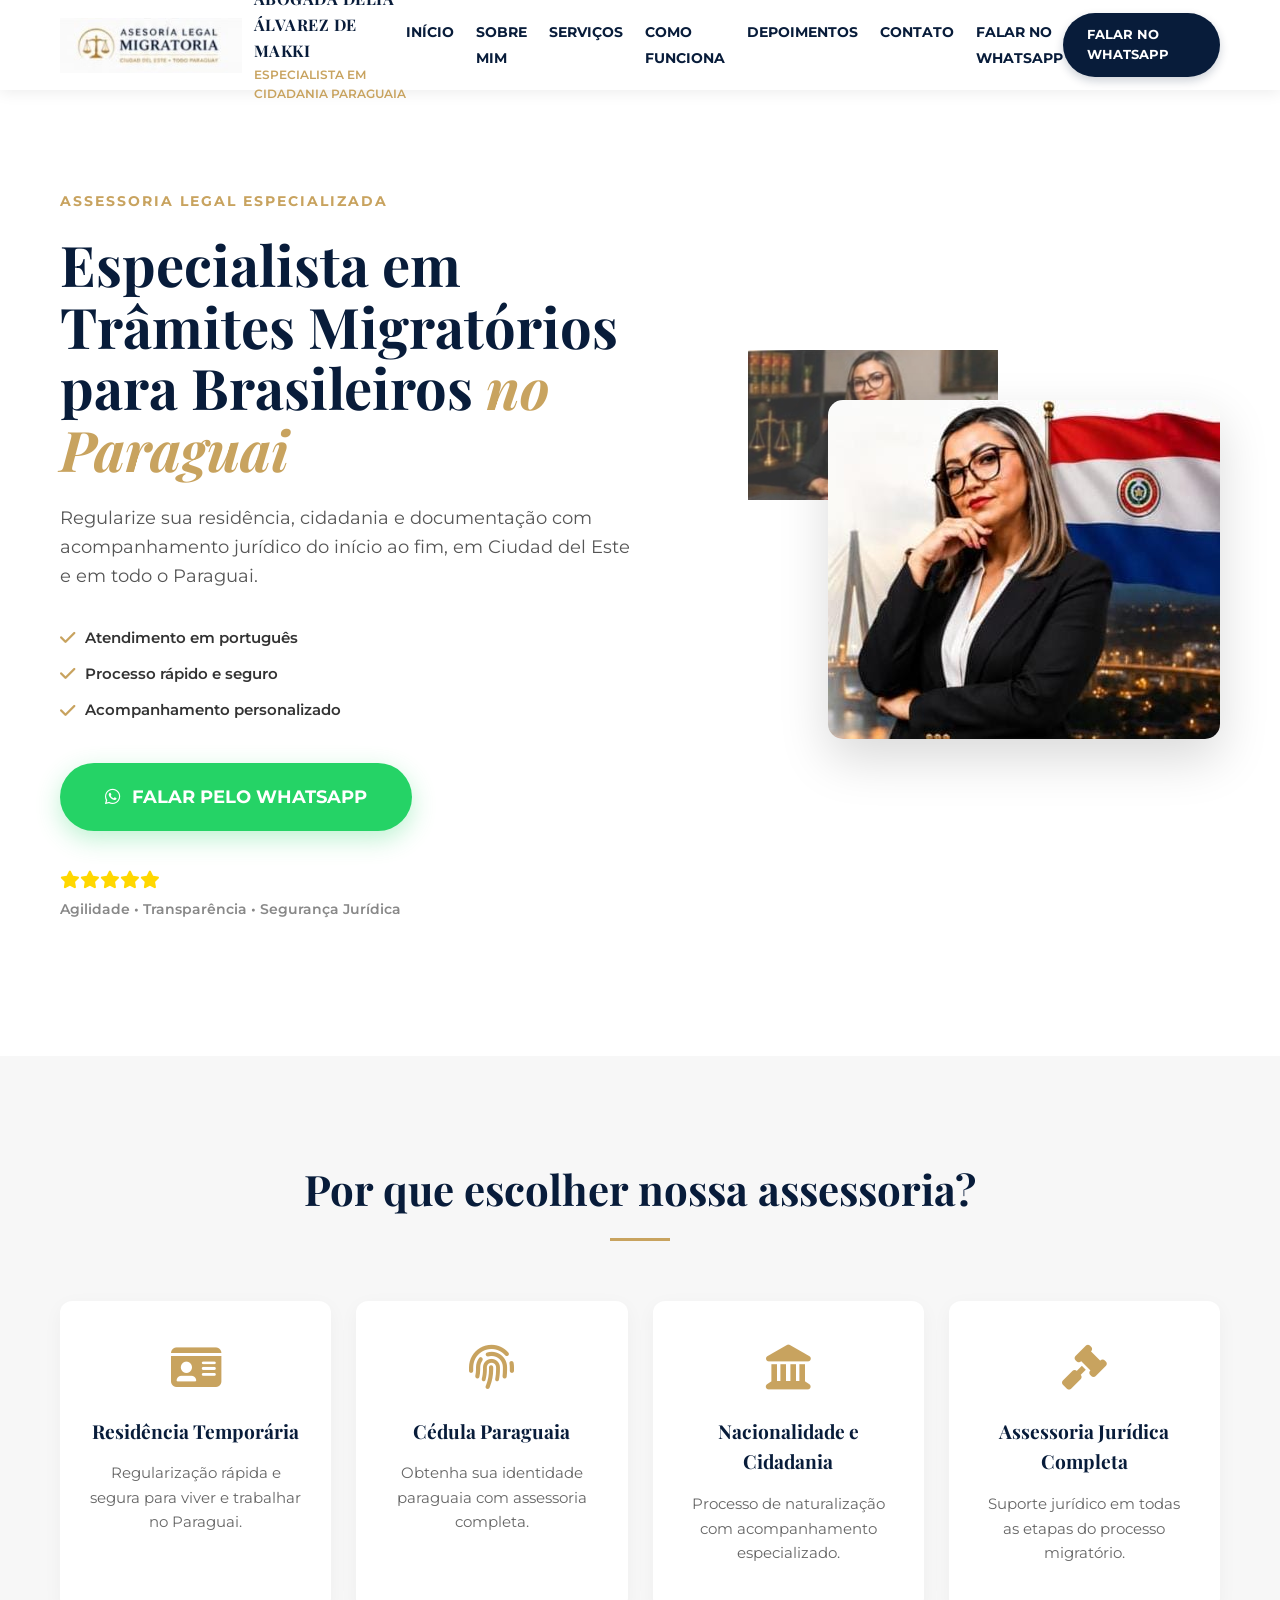
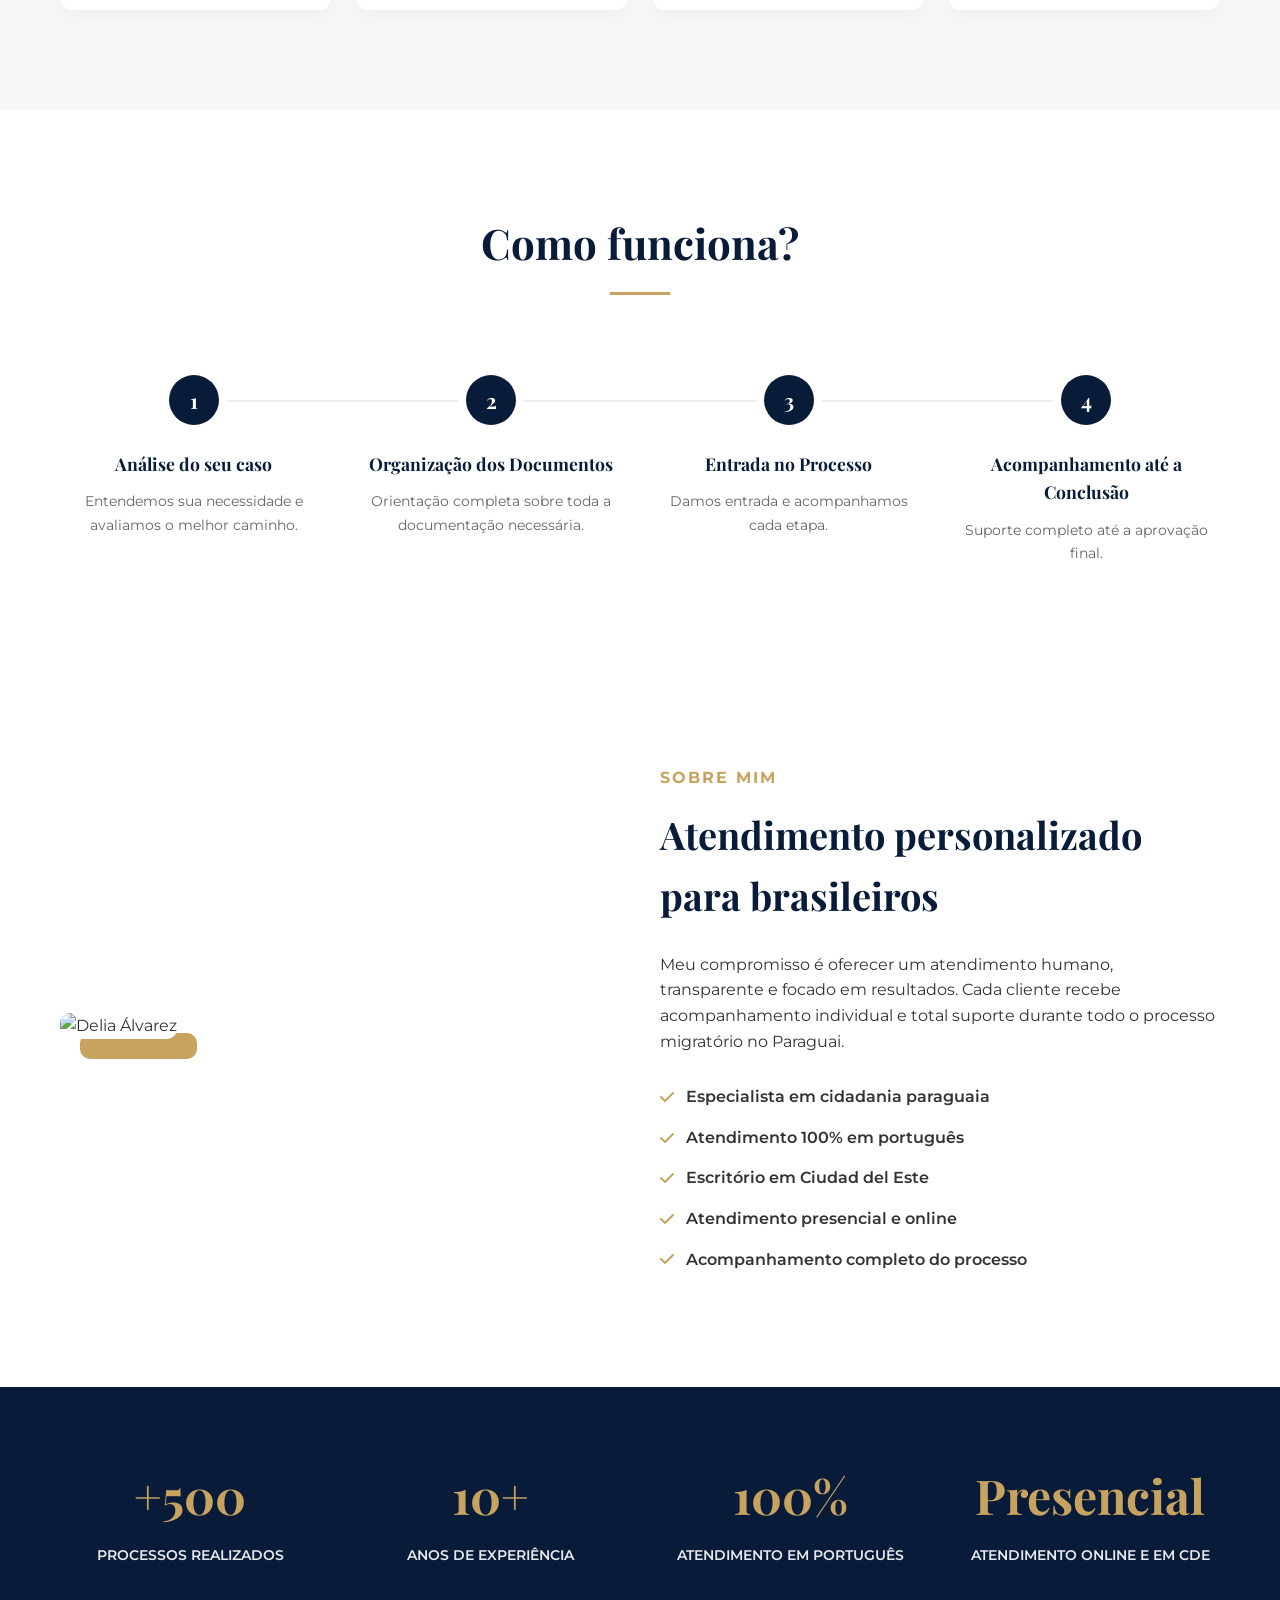
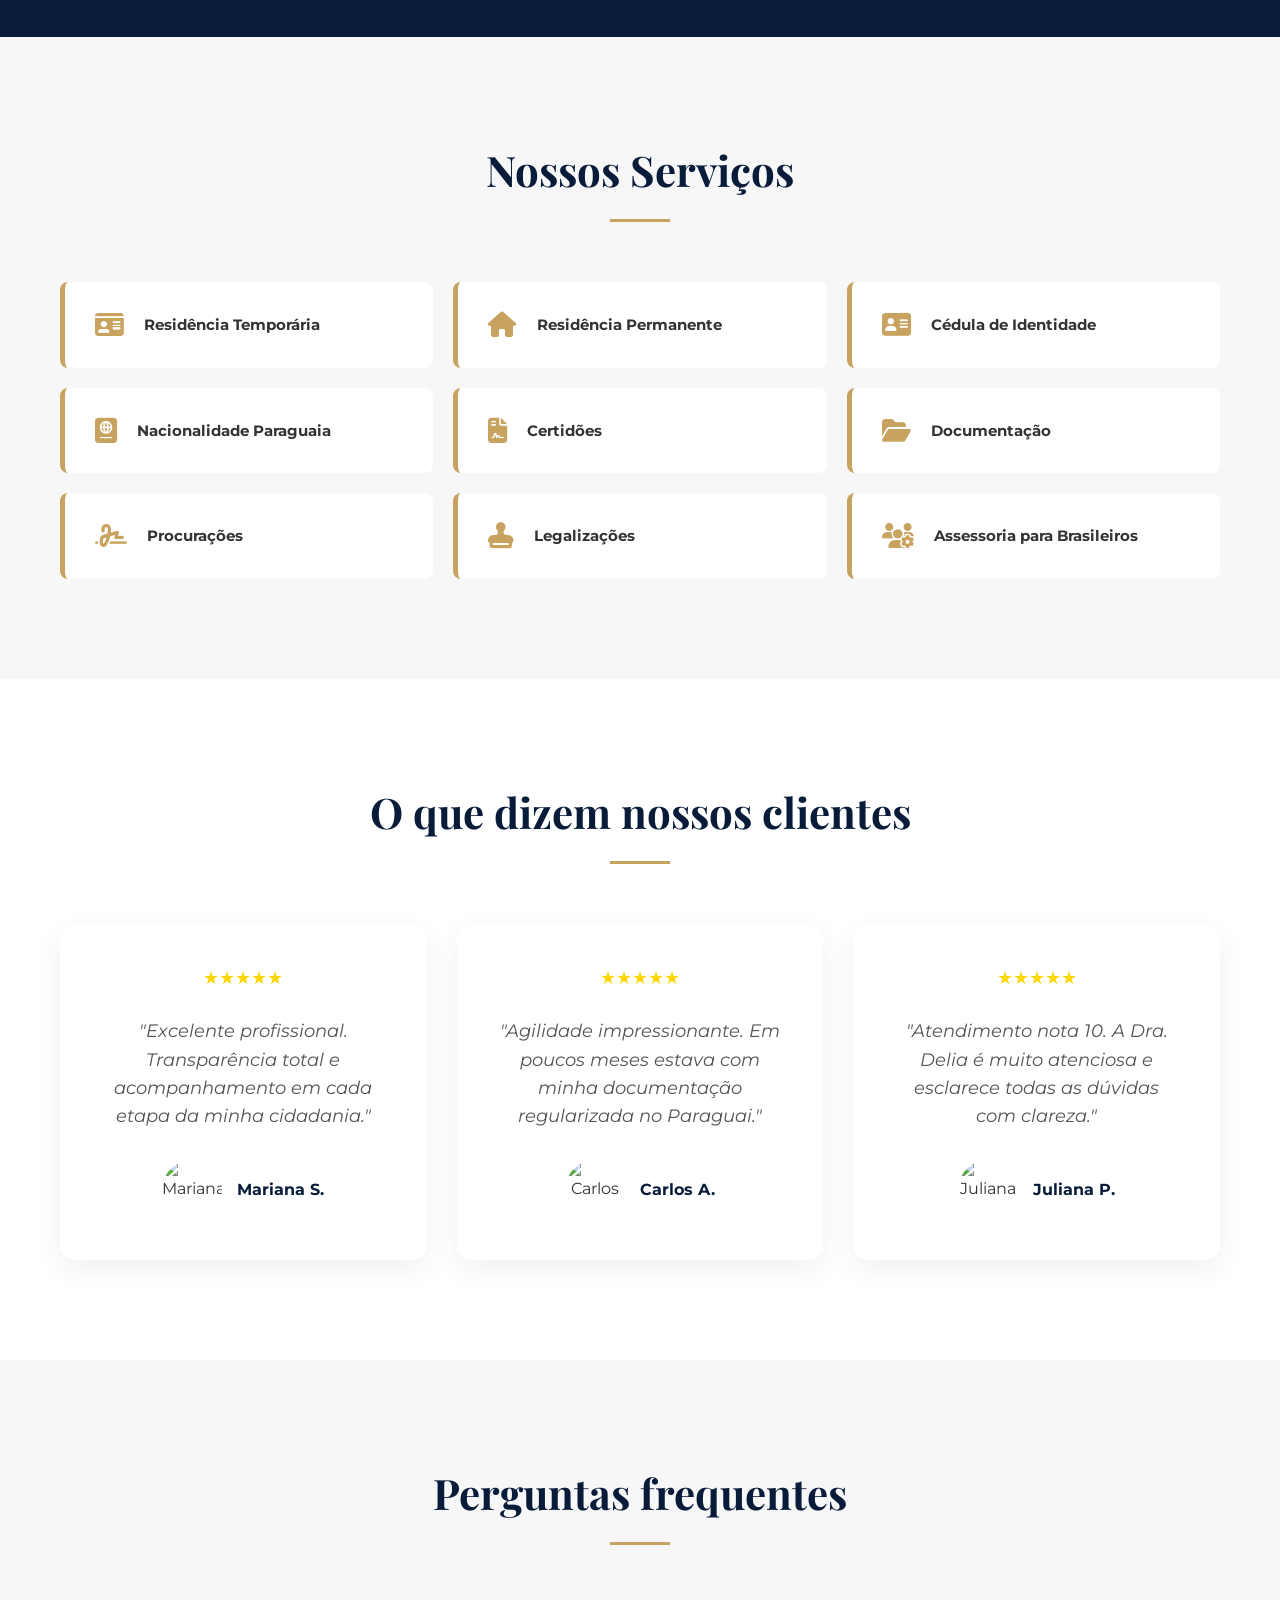
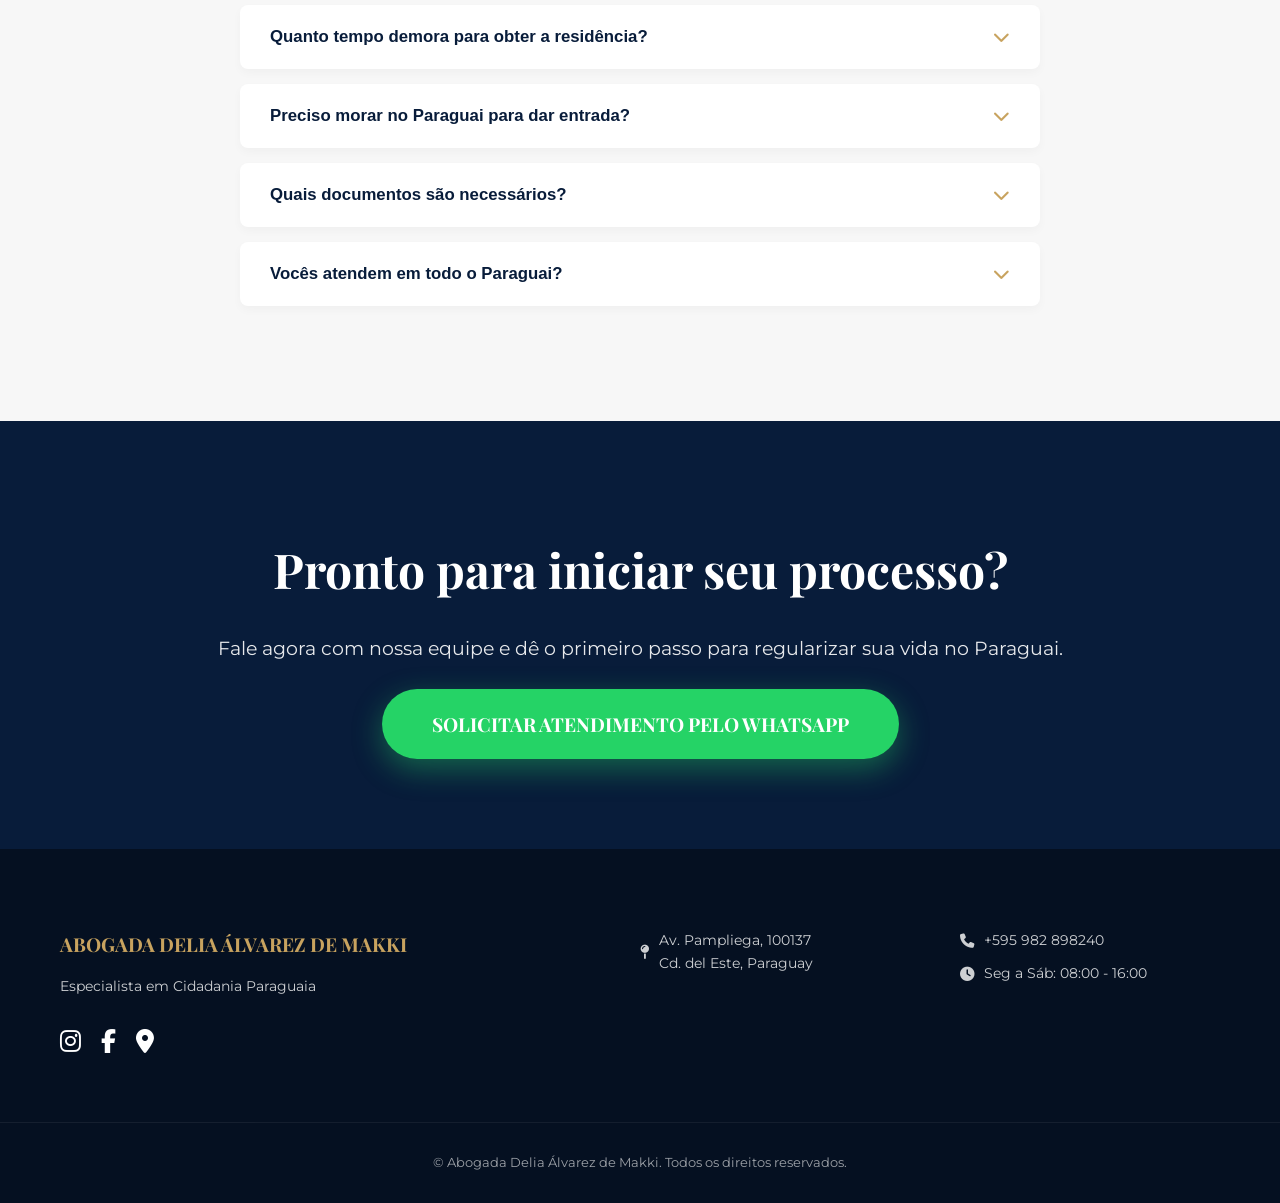
==== commit 6cd45bae: "Fix image source paths in index.html" ====
--- a/index.html
+++ b/index.html
@@ -21,7 +21,7 @@
     <header class="header">
         <div class="container header-content">
             <div class="logo">
-                <img src="imagens/logo.png" alt="Logo">
+                <img src="imagens/Logo.jpg" alt="Logo">
                 <div class="logo-text">
                     <h1>ABOGADA DELIA ÁLVAREZ DE MAKKI</h1>
                     <span>Especialista em Cidadania Paraguaia</span>
@@ -80,7 +80,7 @@
             <div class="hero-image">
                 <div class="image-wrapper">
                     <img src="imagens/bandeiras.png" alt="Bandeiras" class="flags-bg">
-                    <img src="imagens/hero.jpg" alt="Abogada Delia" class="hero-profile">
+                    <img src="imagens/Imagens-hero.jpg" alt="Abogada Delia" class="hero-profile">
                 </div>
             </div>
         </div>
@@ -304,4 +304,4 @@
 
     <script src="script.js"></script>
 </body>
-</html>+</html>
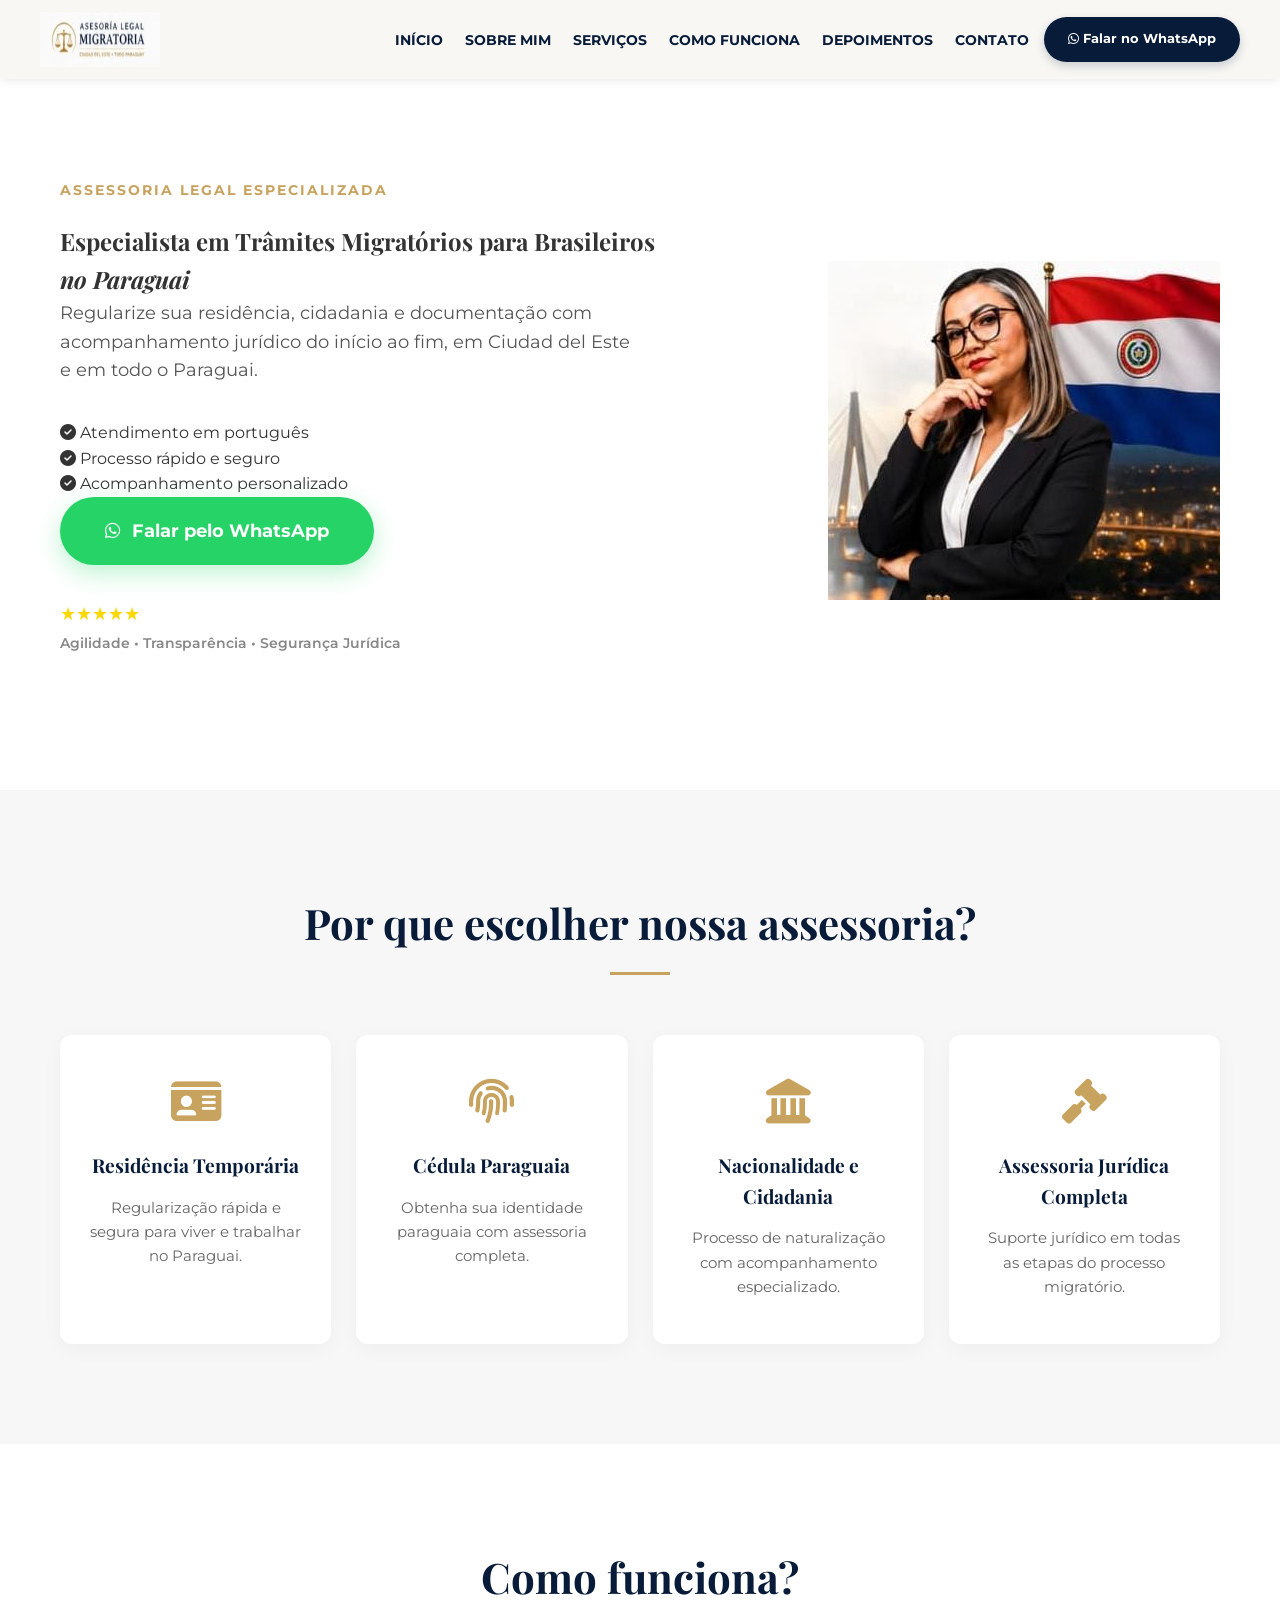
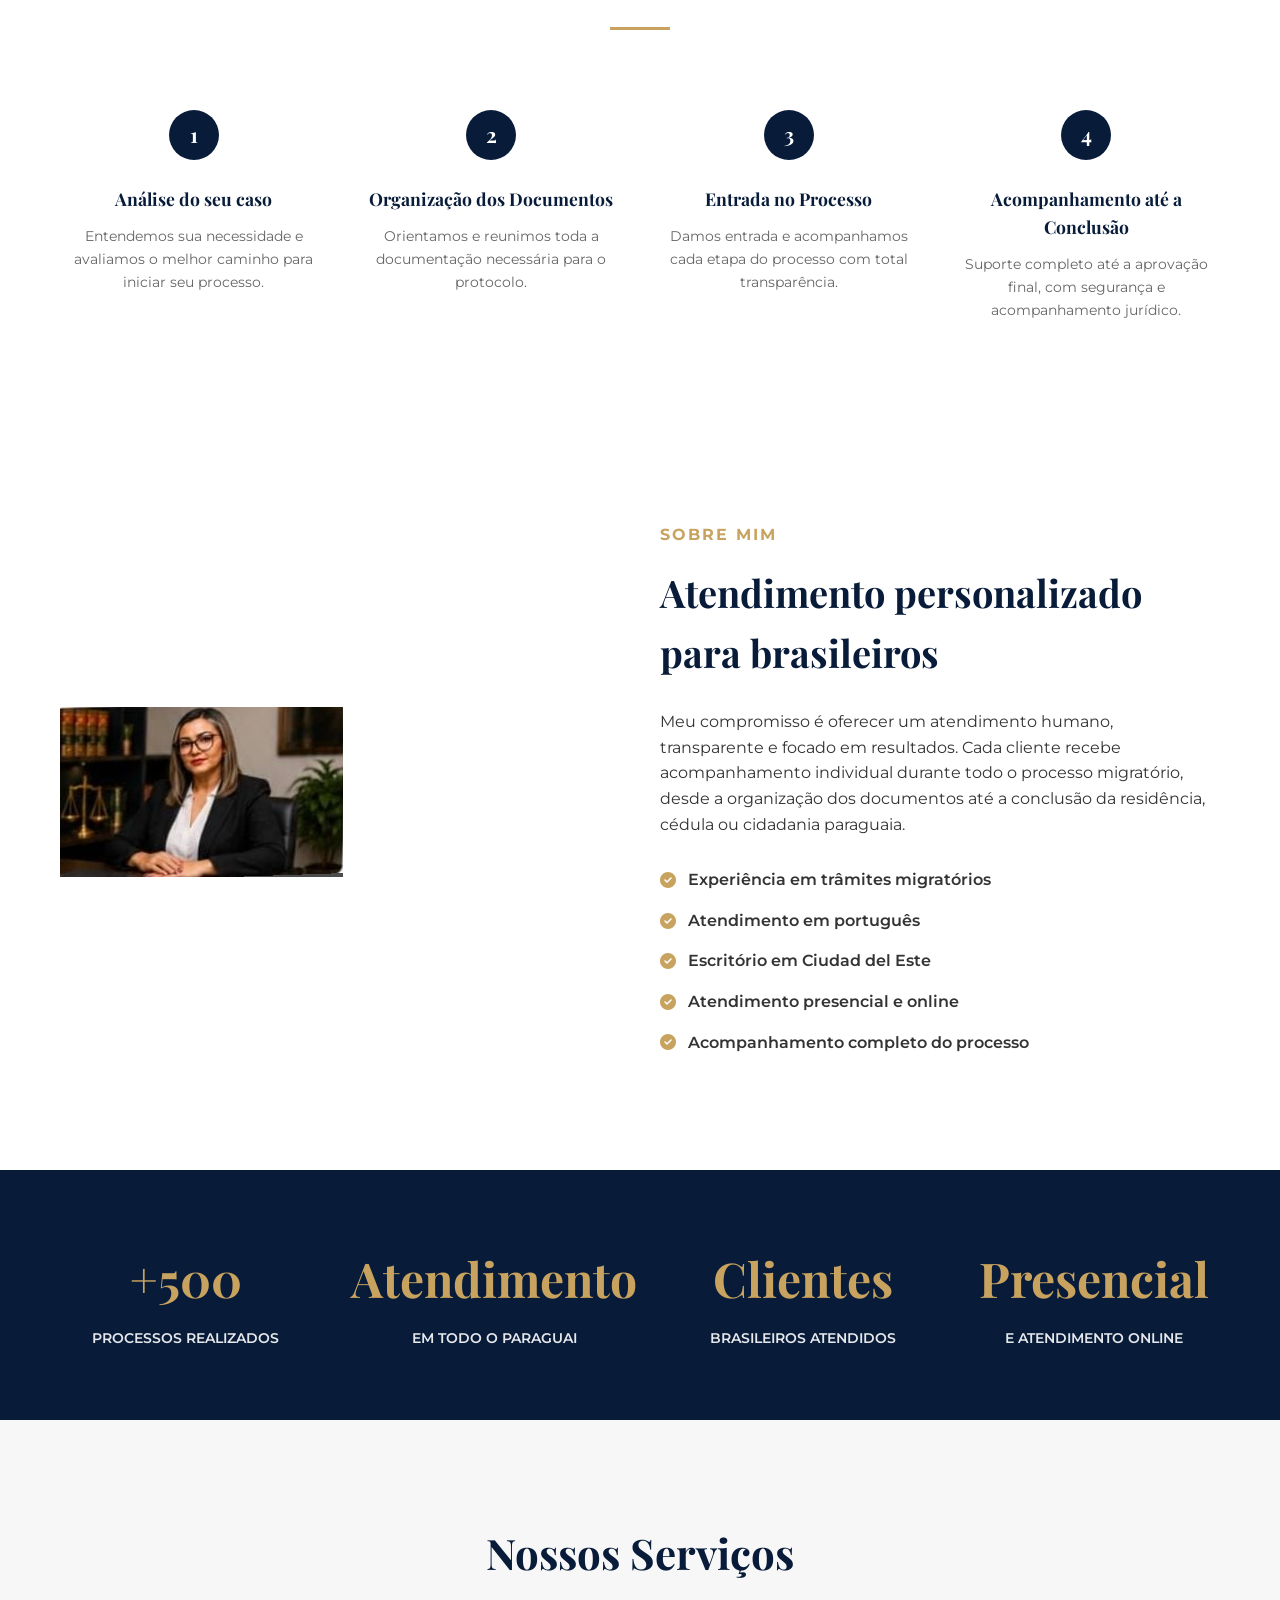
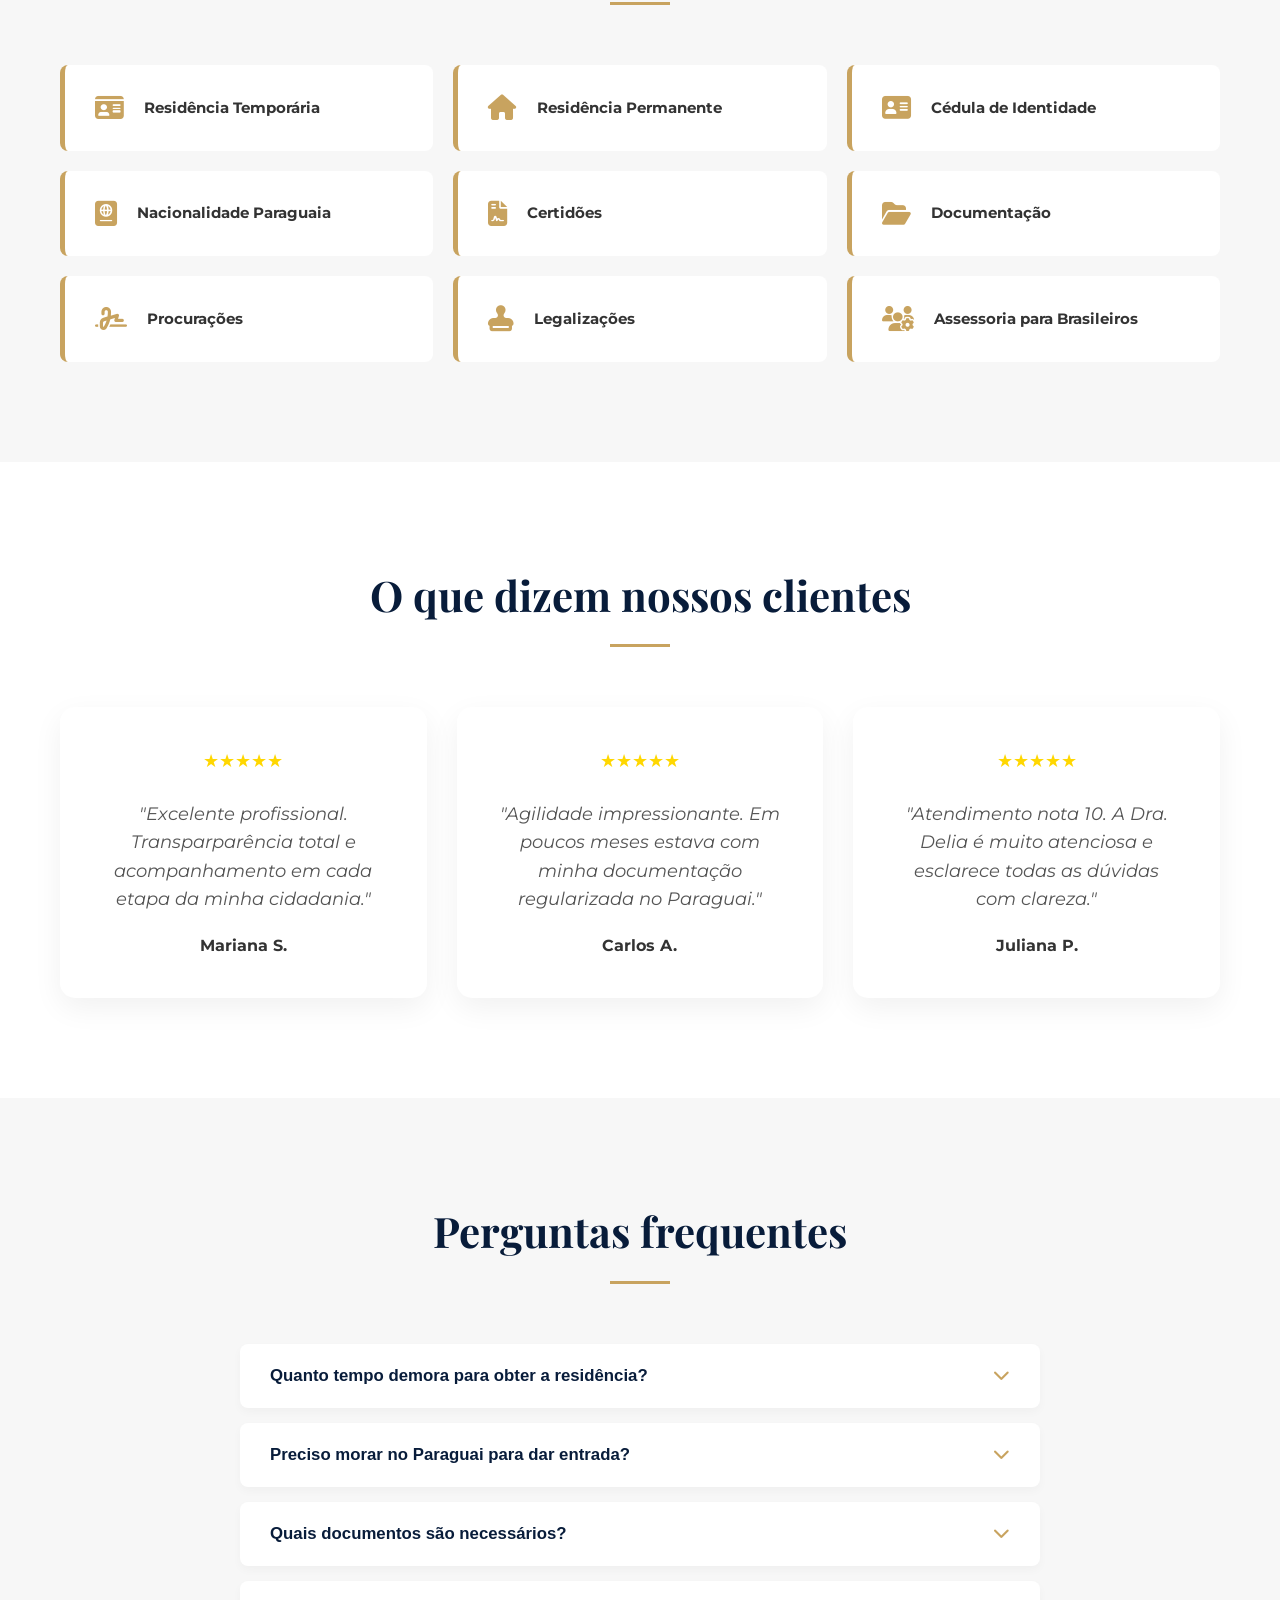
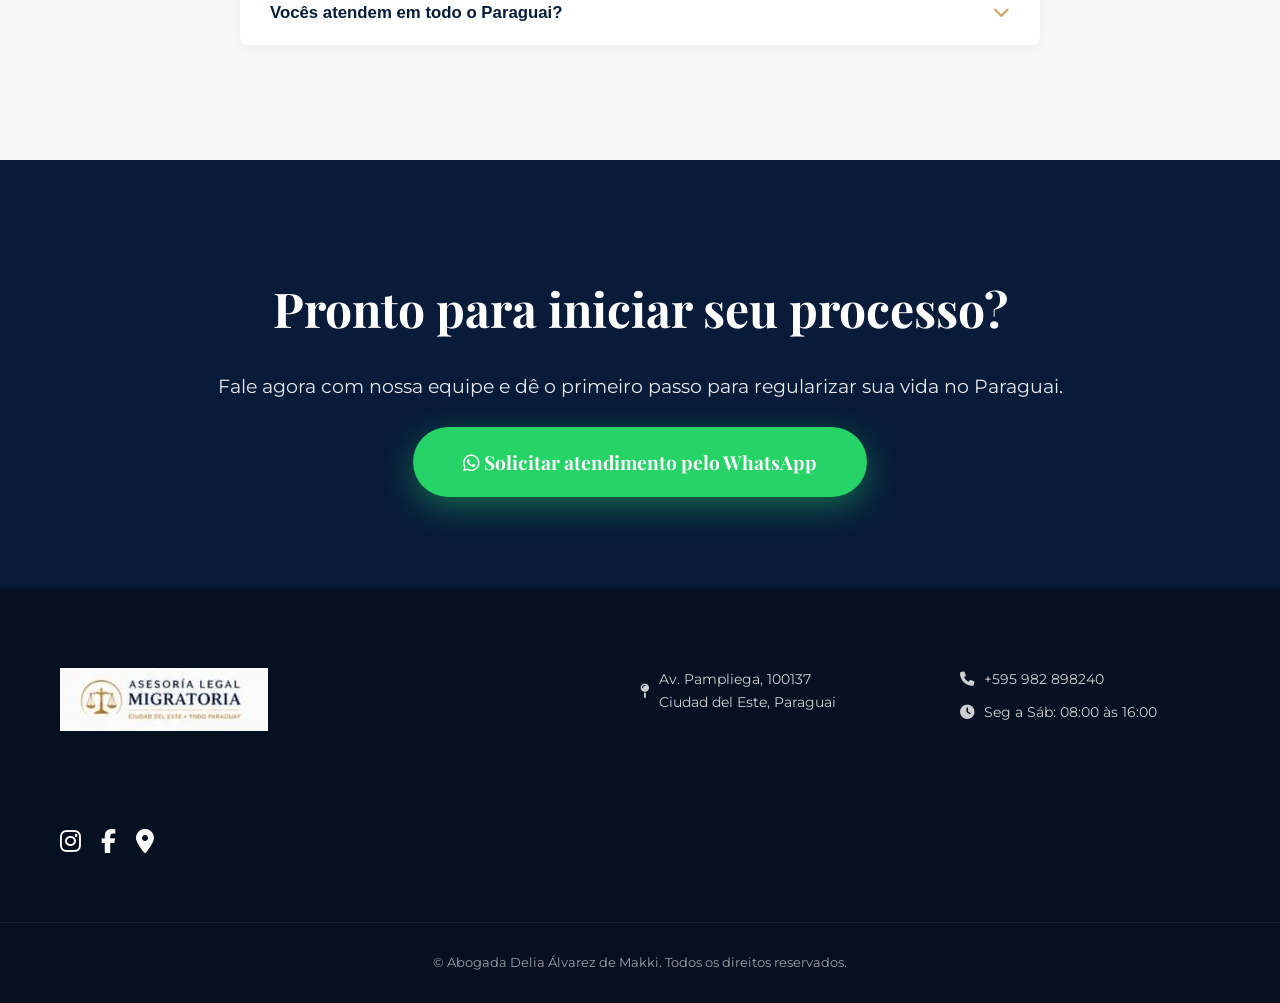
==== commit 262e59a1: "Refactor index.html structure and content" ====
--- a/index.html
+++ b/index.html
@@ -1,307 +1,524 @@
-<!DOCTYPE html>
-<html lang="pt-br">
+<!DOCTYPE html><html lang="pt-br">
 <head>
     <meta charset="UTF-8">
     <meta name="viewport" content="width=device-width, initial-scale=1.0">
     <title>Abogada Delia Álvarez de Makki | Especialista em Cidadania Paraguaia</title>
-    <meta name="description" content="Especialista em residência, cédula, cidadania e trâmites migratórios para brasileiros no Paraguai. Atendimento em Ciudad del Este e todo o Paraguai.">
+    <meta name="description" content="Especialista em residência, cédula, cidadania e trâmites migratórios para brasileiros no Paraguai. Atendimento em Ciudad del Este e todo o Paraguai."><link rel="preconnect" href="https://fonts.googleapis.com">
+<link rel="preconnect" href="https://fonts.gstatic.com" crossorigin>
+<link href="https://fonts.googleapis.com/css2?family=Montserrat:wght@300;400;600;700&family=Playfair+Display:ital,wght@0,700;1,700&display=swap" rel="stylesheet">
+
+<link rel="stylesheet" href="https://cdnjs.cloudflare.com/ajax/libs/font-awesome/6.4.0/css/all.min.css">
+<link rel="stylesheet" href="style.css">
+
+</head>
+<body><header class="header">
+    <div class="container header-content">    <div class="logo">
+        <img src="imagens/Logo.jpg" alt="Logo Assessoria Legal Migratoria">
+    </div>
+
+    <nav class="nav" id="nav-menu">
+        <ul>
+            <li><a href="#inicio">Início</a></li>
+            <li><a href="#sobre">Sobre Mim</a></li>
+            <li><a href="#servicos">Serviços</a></li>
+            <li><a href="#como-funciona">Como Funciona</a></li>
+            <li><a href="#depoimentos">Depoimentos</a></li>
+            <li><a href="#contato">Contato</a></li>
+        </ul>
+    </nav>
+
+    <a href="https://wa.me/595982898240" class="btn-top-whatsapp desktop-only" target="_blank" rel="noopener noreferrer">
+        <i class="fab fa-whatsapp"></i>
+        Falar no WhatsApp
+    </a>
+
+    <button class="hamburger" id="hamburger" aria-label="Menu">
+        <span></span>
+        <span></span>
+        <span></span>
+    </button>
+
+</div>
+
+</header><section id="inicio" class="hero">
+    <div class="container hero-flex">    <div class="hero-text">
+
+        <span class="top-tag">ASSESSORIA LEGAL ESPECIALIZADA</span>
+
+        <h1>
+            Especialista em Trâmites Migratórios para Brasileiros
+            <em>no Paraguai</em>
+        </h1>
+
+        <p>
+            Regularize sua residência, cidadania e documentação com acompanhamento jurídico do início ao fim, em Ciudad del Este e em todo o Paraguai.
+        </p>
+
+        <div class="hero-benefits">
+
+            <div class="benefit-item">
+                <i class="fas fa-check-circle"></i>
+                <span>Atendimento em português</span>
+            </div>
+
+            <div class="benefit-item">
+                <i class="fas fa-check-circle"></i>
+                <span>Processo rápido e seguro</span>
+            </div>
+
+            <div class="benefit-item">
+                <i class="fas fa-check-circle"></i>
+                <span>Acompanhamento personalizado</span>
+            </div>
+
+        </div>
+
+        <a href="https://wa.me/595982898240" class="btn-main-wa" target="_blank" rel="noopener noreferrer">
+            <i class="fab fa-whatsapp"></i>
+            Falar pelo WhatsApp
+        </a>
+
+        <div class="hero-trust">
+
+            <div class="stars">
+                ★★★★★
+            </div>
+
+            <p>Agilidade • Transparência • Segurança Jurídica</p>
+
+        </div>
+
+    </div>
+
+    <div class="hero-image">
+
+        <img src="imagens/Imagens-hero.jpg" alt="Abogada Delia Álvarez de Makki">
+
+    </div>
+
+</div>
+
+</section><section class="benefits"><div class="container">
+
+    <h2 class="section-title">Por que escolher nossa assessoria?</h2>
+
+    <div class="benefits-grid">
+
+        <div class="benefit-card">
+            <i class="fas fa-id-card"></i>
+            <h3>Residência Temporária</h3>
+            <p>Regularização rápida e segura para viver e trabalhar no Paraguai.</p>
+        </div>
+
+        <div class="benefit-card">
+            <i class="fas fa-fingerprint"></i>
+            <h3>Cédula Paraguaia</h3>
+            <p>Obtenha sua identidade paraguaia com assessoria completa.</p>
+        </div>
+
+        <div class="benefit-card">
+            <i class="fas fa-landmark"></i>
+            <h3>Nacionalidade e Cidadania</h3>
+            <p>Processo de naturalização com acompanhamento especializado.</p>
+        </div>
+
+        <div class="benefit-card">
+            <i class="fas fa-gavel"></i>
+            <h3>Assessoria Jurídica Completa</h3>
+            <p>Suporte jurídico em todas as etapas do processo migratório.</p>
+        </div>
+
+    </div>
+
+</div>
+
+</section>
+    <section id="como-funciona" class="how-it-works"><div class="container">
+
+    <h2 class="section-title">Como funciona?</h2>
+
+    <div class="timeline">
+
+        <div class="timeline-item">
+
+            <div class="step-num">1</div>
+
+            <h3>Análise do seu caso</h3>
+
+            <p>Entendemos sua necessidade e avaliamos o melhor caminho para iniciar seu processo.</p>
+
+        </div>
+
+        <div class="timeline-item">
+
+            <div class="step-num">2</div>
+
+            <h3>Organização dos Documentos</h3>
+
+            <p>Orientamos e reunimos toda a documentação necessária para o protocolo.</p>
+
+        </div>
+
+        <div class="timeline-item">
+
+            <div class="step-num">3</div>
+
+            <h3>Entrada no Processo</h3>
+
+            <p>Damos entrada e acompanhamos cada etapa do processo com total transparência.</p>
+
+        </div>
+
+        <div class="timeline-item">
+
+            <div class="step-num">4</div>
+
+            <h3>Acompanhamento até a Conclusão</h3>
+
+            <p>Suporte completo até a aprovação final, com segurança e acompanhamento jurídico.</p>
+
+        </div>
+
+    </div>
+
+</div>
+
+</section><section id="sobre" class="about"><div class="container about-flex">
+
+    <div class="about-image">
+
+        <img src="imagens/sobremim.jpg" alt="Abogada Delia Álvarez de Makki">
+
+    </div>
+
+    <div class="about-text">
+
+        <span class="sub-tag">SOBRE MIM</span>
+
+        <h2>Atendimento personalizado para brasileiros</h2>
+
+        <p>
+
+            Meu compromisso é oferecer um atendimento humano, transparente e focado em resultados.
+
+            Cada cliente recebe acompanhamento individual durante todo o processo migratório,
+
+            desde a organização dos documentos até a conclusão da residência, cédula ou cidadania paraguaia.
+
+        </p>
+
+        <ul class="check-list">
+
+            <li><i class="fas fa-check-circle"></i> Experiência em trâmites migratórios</li>
+
+            <li><i class="fas fa-check-circle"></i> Atendimento em português</li>
+
+            <li><i class="fas fa-check-circle"></i> Escritório em Ciudad del Este</li>
+
+            <li><i class="fas fa-check-circle"></i> Atendimento presencial e online</li>
+
+            <li><i class="fas fa-check-circle"></i> Acompanhamento completo do processo</li>
+
+        </ul>
+
+    </div>
+
+</div>
+
+</section><section class="metrics"><div class="container metrics-grid">
+
+    <div class="metric-box">
+
+        <strong>+500</strong>
+
+        <p>Processos realizados</p>
+
+    </div>
+
+    <div class="metric-box">
+
+        <strong>Atendimento</strong>
+
+        <p>Em todo o Paraguai</p>
+
+    </div>
+
+    <div class="metric-box">
+
+        <strong>Clientes</strong>
+
+        <p>Brasileiros atendidos</p>
+
+    </div>
+
+    <div class="metric-box">
+
+        <strong>Presencial</strong>
+
+        <p>e atendimento online</p>
+
+    </div>
+
+</div>
+
+</section>
     
-    <!-- Google Fonts -->
-    <link rel="preconnect" href="https://fonts.googleapis.com">
-    <link rel="preconnect" href="https://fonts.gstatic.com" crossorigin>
-    <link href="https://fonts.googleapis.com/css2?family=Montserrat:wght@300;400;600;700&family=Playfair+Display:ital,wght@0,700;1,700&display=swap" rel="stylesheet">
-    
-    <!-- Font Awesome -->
-    <link rel="stylesheet" href="https://cdnjs.cloudflare.com/ajax/libs/font-awesome/6.4.0/css/all.min.css">
-    <link rel="stylesheet" href="style.css">
-</head>
-<body>
-
-    <!-- Header -->
-    <header class="header">
-        <div class="container header-content">
-            <div class="logo">
-                <img src="imagens/Logo.jpg" alt="Logo">
-                <div class="logo-text">
-                    <h1>ABOGADA DELIA ÁLVAREZ DE MAKKI</h1>
-                    <span>Especialista em Cidadania Paraguaia</span>
-                </div>
-            </div>
-            
-            <nav class="nav" id="nav-menu">
-                <ul>
-                    <li><a href="#inicio">Início</a></li>
-                    <li><a href="#sobre">Sobre Mim</a></li>
-                    <li><a href="#servicos">Serviços</a></li>
-                    <li><a href="#como-funciona">Como Funciona</a></li>
-                    <li><a href="#depoimentos">Depoimentos</a></li>
-                    <li><a href="#contato">Contato</a></li>
-                    <li class="mobile-only"><a href="https://wa.me/595982898240" target="_blank" rel="noopener noreferrer" class="btn-nav-wa">FALAR NO WHATSAPP</a></li>
-                </ul>
-            </nav>
-
-            <a href="https://wa.me/595982898240" class="btn-top-whatsapp desktop-only" target="_blank" rel="noopener noreferrer">
-                FALAR NO WHATSAPP
+<section id="servicos" class="services"><div class="container">
+
+    <h2 class="section-title">Nossos Serviços</h2>
+
+    <div class="services-grid">
+
+        <div class="service-card"><i class="fas fa-id-card"></i><span>Residência Temporária</span></div>
+
+        <div class="service-card"><i class="fas fa-home"></i><span>Residência Permanente</span></div>
+
+        <div class="service-card"><i class="fas fa-address-card"></i><span>Cédula de Identidade</span></div>
+
+        <div class="service-card"><i class="fas fa-passport"></i><span>Nacionalidade Paraguaia</span></div>
+
+        <div class="service-card"><i class="fas fa-file-contract"></i><span>Certidões</span></div>
+
+        <div class="service-card"><i class="fas fa-folder-open"></i><span>Documentação</span></div>
+
+        <div class="service-card"><i class="fas fa-signature"></i><span>Procurações</span></div>
+
+        <div class="service-card"><i class="fas fa-stamp"></i><span>Legalizações</span></div>
+
+        <div class="service-card"><i class="fas fa-users-cog"></i><span>Assessoria para Brasileiros</span></div>
+
+    </div>
+
+</div>
+
+</section><section id="depoimentos" class="testimonials"><div class="container">
+
+    <h2 class="section-title">O que dizem nossos clientes</h2>
+
+    <div class="testi-grid">
+
+        <div class="testi-card">
+
+            <div class="stars">★★★★★</div>
+
+            <p>
+
+                "Excelente profissional. Transparparência total e acompanhamento em cada etapa da minha cidadania."
+
+            </p>
+
+            <strong>Mariana S.</strong>
+
+        </div>
+
+        <div class="testi-card">
+
+            <div class="stars">★★★★★</div>
+
+            <p>
+
+                "Agilidade impressionante. Em poucos meses estava com minha documentação regularizada no Paraguai."
+
+            </p>
+
+            <strong>Carlos A.</strong>
+
+        </div>
+
+        <div class="testi-card">
+
+            <div class="stars">★★★★★</div>
+
+            <p>
+
+                "Atendimento nota 10. A Dra. Delia é muito atenciosa e esclarece todas as dúvidas com clareza."
+
+            </p>
+
+            <strong>Juliana P.</strong>
+
+        </div>
+
+    </div>
+
+</div>
+
+</section><section class="faq"><div class="container">
+
+    <h2 class="section-title">Perguntas frequentes</h2>
+
+    <div class="faq-accordion">
+
+        <div class="faq-item">
+
+            <button class="faq-header">
+
+                Quanto tempo demora para obter a residência?
+
+                <i class="fas fa-chevron-down"></i>
+
+            </button>
+
+            <div class="faq-content">
+
+                <p>
+
+                    O prazo médio depende da demanda migratória e da documentação apresentada.
+
+                    Nossa equipe acompanha diariamente cada etapa para garantir máxima agilidade e segurança.
+
+                </p>
+
+            </div>
+
+        </div>
+
+        <div class="faq-item">
+
+            <button class="faq-header">
+
+                Preciso morar no Paraguai para dar entrada?
+
+                <i class="fas fa-chevron-down"></i>
+
+            </button>
+
+            <div class="faq-content">
+
+                <p>
+
+                    Não necessariamente. Após a análise do seu caso, orientamos a melhor estratégia para iniciar o processo.
+
+                </p>
+
+            </div>
+
+        </div>
+
+        <div class="faq-item">
+
+            <button class="faq-header">
+
+                Quais documentos são necessários?
+
+                <i class="fas fa-chevron-down"></i>
+
+            </button>
+
+            <div class="faq-content">
+
+                <p>
+
+                    Geralmente são necessários RG ou passaporte, certidões atualizadas e antecedentes criminais apostilados.
+
+                    A lista exata é fornecida após a avaliação do seu caso.
+
+                </p>
+
+            </div>
+
+        </div>
+
+        <div class="faq-item">
+
+            <button class="faq-header">
+
+                Vocês atendem em todo o Paraguai?
+
+                <i class="fas fa-chevron-down"></i>
+
+            </button>
+
+            <div class="faq-content">
+
+                <p>
+
+                    Sim. Atendemos clientes em Ciudad del Este, Assunção e em todo o território paraguaio.
+
+                </p>
+
+            </div>
+
+        </div>
+
+    </div>
+
+</div>
+
+</section><section class="cta"><div class="container">
+
+    <h2>Pronto para iniciar seu processo?</h2>
+
+    <p>
+
+        Fale agora com nossa equipe e dê o primeiro passo para regularizar sua vida no Paraguai.
+
+    </p>
+
+    <a href="https://wa.me/595982898240" target="_blank" rel="noopener noreferrer" class="btn-cta">
+
+        <i class="fab fa-whatsapp"></i>
+
+        Solicitar atendimento pelo WhatsApp
+
+    </a>
+
+</div>
+
+</section><footer id="contato" class="footer"><div class="container footer-grid">
+
+    <div class="footer-col">
+
+        <img src="imagens/Logo.jpg" alt="Logo Assessoria Legal Migratoria" class="footer-logo">
+
+    </div>
+
+    <div class="footer-col">
+
+        <p><i class="fas fa-map-pin"></i> Av. Pampliega, 100137<br>Ciudad del Este, Paraguai</p>
+
+    </div>
+
+    <div class="footer-col">
+
+        <p><i class="fas fa-phone"></i> +595 982 898240</p>
+
+        <p><i class="fas fa-clock"></i> Seg a Sáb: 08:00 às 16:00</p>
+
+    </div>
+
+    <div class="footer-col">
+
+        <div class="socials">
+
+            <a href="https://www.instagram.com/deliaalvarez_demakki" target="_blank" rel="noopener noreferrer">
+
+                <i class="fab fa-instagram"></i>
+
             </a>
 
-            <button class="hamburger" id="hamburger" aria-label="Menu">
-                <span></span>
-                <span></span>
-                <span></span>
-            </button>
-        </div>
-    </header>
-
-    <!-- Hero Section -->
-    <section id="inicio" class="hero">
-        <div class="container hero-flex">
-            <div class="hero-text">
-                <span class="top-tag">ASSESSORIA LEGAL ESPECIALIZADA</span>
-                <h2>Especialista em Trâmites Migratórios para Brasileiros <em>no Paraguai</em></h2>
-                <p>Regularize sua residência, cidadania e documentação com acompanhamento jurídico do início ao fim, em Ciudad del Este e em todo o Paraguai.</p>
-                
-                <ul class="hero-list">
-                    <li><i class="fas fa-check"></i> Atendimento em português</li>
-                    <li><i class="fas fa-check"></i> Processo rápido e seguro</li>
-                    <li><i class="fas fa-check"></i> Acompanhamento personalizado</li>
-                </ul>
-
-                <a href="https://wa.me/595982898240" class="btn-main-wa" target="_blank" rel="noopener noreferrer">
-                    <i class="fab fa-whatsapp"></i> FALAR PELO WHATSAPP
-                </a>
-
-                <div class="hero-trust">
-                    <div class="stars">
-                        <i class="fas fa-star"></i><i class="fas fa-star"></i><i class="fas fa-star"></i><i class="fas fa-star"></i><i class="fas fa-star"></i>
-                    </div>
-                    <p>Agilidade • Transparência • Segurança Jurídica</p>
-                </div>
-            </div>
-            <div class="hero-image">
-                <div class="image-wrapper">
-                    <img src="imagens/bandeiras.png" alt="Bandeiras" class="flags-bg">
-                    <img src="imagens/Imagens-hero.jpg" alt="Abogada Delia" class="hero-profile">
-                </div>
-            </div>
-        </div>
-    </section>
-
-    <!-- Benefícios -->
-    <section class="benefits">
-        <div class="container">
-            <h2 class="section-title">Por que escolher nossa assessoria?</h2>
-            <div class="benefits-grid">
-                <div class="benefit-card">
-                    <i class="fas fa-id-card"></i>
-                    <h3>Residência Temporária</h3>
-                    <p>Regularização rápida e segura para viver e trabalhar no Paraguai.</p>
-                </div>
-                <div class="benefit-card">
-                    <i class="fas fa-fingerprint"></i>
-                    <h3>Cédula Paraguaia</h3>
-                    <p>Obtenha sua identidade paraguaia com assessoria completa.</p>
-                </div>
-                <div class="benefit-card">
-                    <i class="fas fa-landmark"></i>
-                    <h3>Nacionalidade e Cidadania</h3>
-                    <p>Processo de naturalização com acompanhamento especializado.</p>
-                </div>
-                <div class="benefit-card">
-                    <i class="fas fa-gavel"></i>
-                    <h3>Assessoria Jurídica Completa</h3>
-                    <p>Suporte jurídico em todas as etapas do processo migratório.</p>
-                </div>
-            </div>
-        </div>
-    </section>
-
-    <!-- Como Funciona -->
-    <section id="como-funciona" class="how-it-works">
-        <div class="container">
-            <h2 class="section-title">Como funciona?</h2>
-            <div class="timeline">
-                <div class="timeline-line"></div>
-                <div class="timeline-item">
-                    <div class="step-num">1</div>
-                    <h3>Análise do seu caso</h3>
-                    <p>Entendemos sua necessidade e avaliamos o melhor caminho.</p>
-                </div>
-                <div class="timeline-item">
-                    <div class="step-num">2</div>
-                    <h3>Organização dos Documentos</h3>
-                    <p>Orientação completa sobre toda a documentação necessária.</p>
-                </div>
-                <div class="timeline-item">
-                    <div class="step-num">3</div>
-                    <h3>Entrada no Processo</h3>
-                    <p>Damos entrada e acompanhamos cada etapa.</p>
-                </div>
-                <div class="timeline-item">
-                    <div class="step-num">4</div>
-                    <h3>Acompanhamento até a Conclusão</h3>
-                    <p>Suporte completo até a aprovação final.</p>
-                </div>
-            </div>
-        </div>
-    </section>
-
-    <!-- Sobre Mim -->
-    <section id="sobre" class="about">
-        <div class="container about-flex">
-            <div class="about-image">
-                <div class="gold-frame">
-                    <img src="imagens/sobre.jpg" alt="Delia Álvarez">
-                </div>
-            </div>
-            <div class="about-text">
-                <span class="sub-tag">SOBRE MIM</span>
-                <h2>Atendimento personalizado para brasileiros</h2>
-                <p>Meu compromisso é oferecer um atendimento humano, transparente e focado em resultados. Cada cliente recebe acompanhamento individual e total suporte durante todo o processo migratório no Paraguai.</p>
-                <ul class="check-list">
-                    <li><i class="fas fa-check"></i> Especialista em cidadania paraguaia</li>
-                    <li><i class="fas fa-check"></i> Atendimento 100% em português</li>
-                    <li><i class="fas fa-check"></i> Escritório em Ciudad del Este</li>
-                    <li><i class="fas fa-check"></i> Atendimento presencial e online</li>
-                    <li><i class="fas fa-check"></i> Acompanhamento completo do processo</li>
-                </ul>
-            </div>
-        </div>
-    </section>
-
-    <!-- Métricas -->
-    <section class="metrics">
-        <div class="container metrics-grid">
-            <div class="metric-box">
-                <strong>+500</strong>
-                <p>Processos realizados</p>
-            </div>
-            <div class="metric-box">
-                <strong>10+</strong>
-                <p>Anos de experiência</p>
-            </div>
-            <div class="metric-box">
-                <strong>100%</strong>
-                <p>Atendimento em português</p>
-            </div>
-            <div class="metric-box">
-                <strong>Presencial</strong>
-                <p>Atendimento online e em CdE</p>
-            </div>
-        </div>
-    </section>
-
-    <!-- Serviços -->
-    <section id="servicos" class="services">
-        <div class="container">
-            <h2 class="section-title">Nossos Serviços</h2>
-            <div class="services-grid">
-                <div class="service-card"><i class="fas fa-id-card"></i><span>Residência Temporária</span></div>
-                <div class="service-card"><i class="fas fa-home"></i><span>Residência Permanente</span></div>
-                <div class="service-card"><i class="fas fa-address-card"></i><span>Cédula de Identidade</span></div>
-                <div class="service-card"><i class="fas fa-passport"></i><span>Nacionalidade Paraguaia</span></div>
-                <div class="service-card"><i class="fas fa-file-contract"></i><span>Certidões</span></div>
-                <div class="service-card"><i class="fas fa-folder-open"></i><span>Documentação</span></div>
-                <div class="service-card"><i class="fas fa-signature"></i><span>Procurações</span></div>
-                <div class="service-card"><i class="fas fa-stamp"></i><span>Legalizações</span></div>
-                <div class="service-card"><i class="fas fa-users-cog"></i><span>Assessoria para Brasileiros</span></div>
-            </div>
-        </div>
-    </section>
-
-    <!-- Depoimentos -->
-    <section id="depoimentos" class="testimonials">
-        <div class="container">
-            <h2 class="section-title">O que dizem nossos clientes</h2>
-            <div class="testi-grid">
-                <div class="testi-card">
-                    <div class="stars">★★★★★</div>
-                    <p>"Excelente profissional. Transparência total e acompanhamento em cada etapa da minha cidadania."</p>
-                    <div class="client">
-                        <img src="imagens/cliente1.jpg" alt="Mariana">
-                        <span>Mariana S.</span>
-                    </div>
-                </div>
-                <div class="testi-card">
-                    <div class="stars">★★★★★</div>
-                    <p>"Agilidade impressionante. Em poucos meses estava com minha documentação regularizada no Paraguai."</p>
-                    <div class="client">
-                        <img src="imagens/cliente2.jpg" alt="Carlos">
-                        <span>Carlos A.</span>
-                    </div>
-                </div>
-                <div class="testi-card">
-                    <div class="stars">★★★★★</div>
-                    <p>"Atendimento nota 10. A Dra. Delia é muito atenciosa e esclarece todas as dúvidas com clareza."</p>
-                    <div class="client">
-                        <img src="imagens/cliente3.jpg" alt="Juliana">
-                        <span>Juliana P.</span>
-                    </div>
-                </div>
-            </div>
-        </div>
-    </section>
-
-    <!-- FAQ -->
-    <section class="faq">
-        <div class="container">
-            <h2 class="section-title">Perguntas frequentes</h2>
-            <div class="faq-accordion">
-                <div class="faq-item">
-                    <button class="faq-header">Quanto tempo demora para obter a residência? <i class="fas fa-chevron-down"></i></button>
-                    <div class="faq-content"><p>O prazo médio depende da demanda migratória, mas com nossa assessoria os processos são protocolados e acompanhados diariamente para máxima agilidade.</p></div>
-                </div>
-                <div class="faq-item">
-                    <button class="faq-header">Preciso morar no Paraguai para dar entrada? <i class="fas fa-chevron-down"></i></button>
-                    <div class="faq-content"><p>Não é necessário residir imediatamente. Você pode dar entrada no processo e retornar ao Brasil enquanto aguarda a aprovação.</p></div>
-                </div>
-                <div class="faq-item">
-                    <button class="faq-header">Quais documentos são necessários? <i class="fas fa-chevron-down"></i></button>
-                    <div class="faq-content"><p>Geralmente RG/Passaporte, Certidão de Nascimento/Casamento e Antecedentes Criminais apostilados. Enviamos a lista exata após a análise.</p></div>
-                </div>
-                <div class="faq-item">
-                    <button class="faq-header">Vocês atendem em todo o Paraguai? <i class="fas fa-chevron-down"></i></button>
-                    <div class="faq-content"><p>Sim, possuímos sede em Ciudad del Este e logística para atender trâmites em Assunção e outras regionais migratórias.</p></div>
-                </div>
-            </div>
-        </div>
-    </section>
-
-    <!-- CTA -->
-    <section class="cta">
-        <div class="container">
-            <h2>Pronto para iniciar seu processo?</h2>
-            <p>Fale agora com nossa equipe e dê o primeiro passo para regularizar sua vida no Paraguai.</p>
-            <a href="https://wa.me/595982898240" target="_blank" rel="noopener noreferrer" class="btn-cta">
-                SOLICITAR ATENDIMENTO PELO WHATSAPP
+            <a href="https://www.facebook.com/share/1HRH9shK7W/" target="_blank" rel="noopener noreferrer">
+
+                <i class="fab fa-facebook-f"></i>
+
             </a>
-        </div>
-    </section>
-
-    <!-- Footer -->
-    <footer id="contato" class="footer">
-        <div class="container footer-grid">
-            <div class="footer-col">
-                <h3>ABOGADA DELIA ÁLVAREZ DE MAKKI</h3>
-                <p>Especialista em Cidadania Paraguaia</p>
-                <div class="socials">
-                    <a href="https://www.instagram.com/deliaalvarez_demakki" target="_blank" rel="noopener noreferrer"><i class="fab fa-instagram"></i></a>
-                    <a href="https://www.facebook.com/share/1ZxPnS2xpx/" target="_blank" rel="noopener noreferrer"><i class="fab fa-facebook-f"></i></a>
-                    <a href="https://maps.app.goo.gl/GdxfLaukJCh7RwEH7" target="_blank" rel="noopener noreferrer"><i class="fas fa-map-marker-alt"></i></a>
-                </div>
-            </div>
-            <div class="footer-col">
-                <p><i class="fas fa-map-pin"></i> Av. Pampliega, 100137<br>Cd. del Este, Paraguay</p>
-            </div>
-            <div class="footer-col">
-                <p><i class="fas fa-phone"></i> +595 982 898240</p>
-                <p><i class="fas fa-clock"></i> Seg a Sáb: 08:00 - 16:00</p>
-            </div>
-        </div>
-        <div class="footer-bottom">
-            <p>&copy; <span id="ano"></span> Abogada Delia Álvarez de Makki. Todos os direitos reservados.</p>
-        </div>
-    </footer>
-
-    <script src="script.js"></script>
-</body>
-</html>
+
+            <a href="https://maps.app.goo.gl/GdxfLaukJCh7RwEH7" target="_blank" rel="noopener noreferrer">
+
+                <i class="fas fa-map-marker-alt"></i>
+
+            </a>
+
+        </div>
+
+    </div>
+
+</div>
+
+<div class="footer-bottom">
+
+    <p>&copy; <span id="ano"></span> Abogada Delia Álvarez de Makki. Todos os direitos reservados.</p>
+
+</div>
+
+</footer><script src="script.js"></script></body></html>
--- a/style.css
+++ b/style.css
@@ -19,17 +19,69 @@
 ul { list-style: none; }
 a { text-decoration: none; transition: 0.3s ease; }
 
-/* --- HEADER --- */
-.header { 
-    background: var(--white); 
-    height: 90px; 
-    display: flex; 
-    align-items: center; 
-    position: sticky; 
-    top: 0; 
-    z-index: 1000; 
-    box-shadow: 0 2px 15px rgba(0,0,0,0.08); 
-}
+/* HEADER */
+.header {
+    position: sticky;
+    top: 0;
+    width: 100%;
+    background: #f8f7f4;
+    z-index: 1000;
+    box-shadow: 0 2px 10px rgba(0,0,0,.08);
+}
+
+.header-content{
+    display:flex;
+    align-items:center;
+    justify-content:space-between;
+    gap:15px;
+    padding:12px 0;
+}
+
+.logo{
+    display:flex;
+    align-items:center;
+    gap:12px;
+    flex:1;
+    min-width:0;
+}
+
+.logo img{
+    width:120px;
+    height:auto;
+}
+
+.logo-text{
+    min-width:0;
+}
+
+.logo-text h1{
+    font-size:20px;
+    line-height:1.2;
+    margin:0;
+    color:#0c2248;
+}
+
+.logo-text span{
+    display:block;
+    font-size:11px;
+    color:#c6a55b;
+    margin-top:4px;
+}
+
+@media (max-width:768px){
+    .logo img{
+        width:90px;
+    }
+
+    .logo-text h1{
+        font-size:16px;
+    }
+
+    .logo-text span{
+        font-size:10px;
+    }
+}
+
 .header-content { display: flex; justify-content: space-between; align-items: center; width: 100%; }
 .logo { display: flex; align-items: center; gap: 12px; }
 .logo img { height: 55px; }
@@ -196,4 +248,4 @@
     .about-flex { flex-direction: column; }
     .section-title { font-size: 32px; }
     .cta h2 { font-size: 32px; }
-}+}
